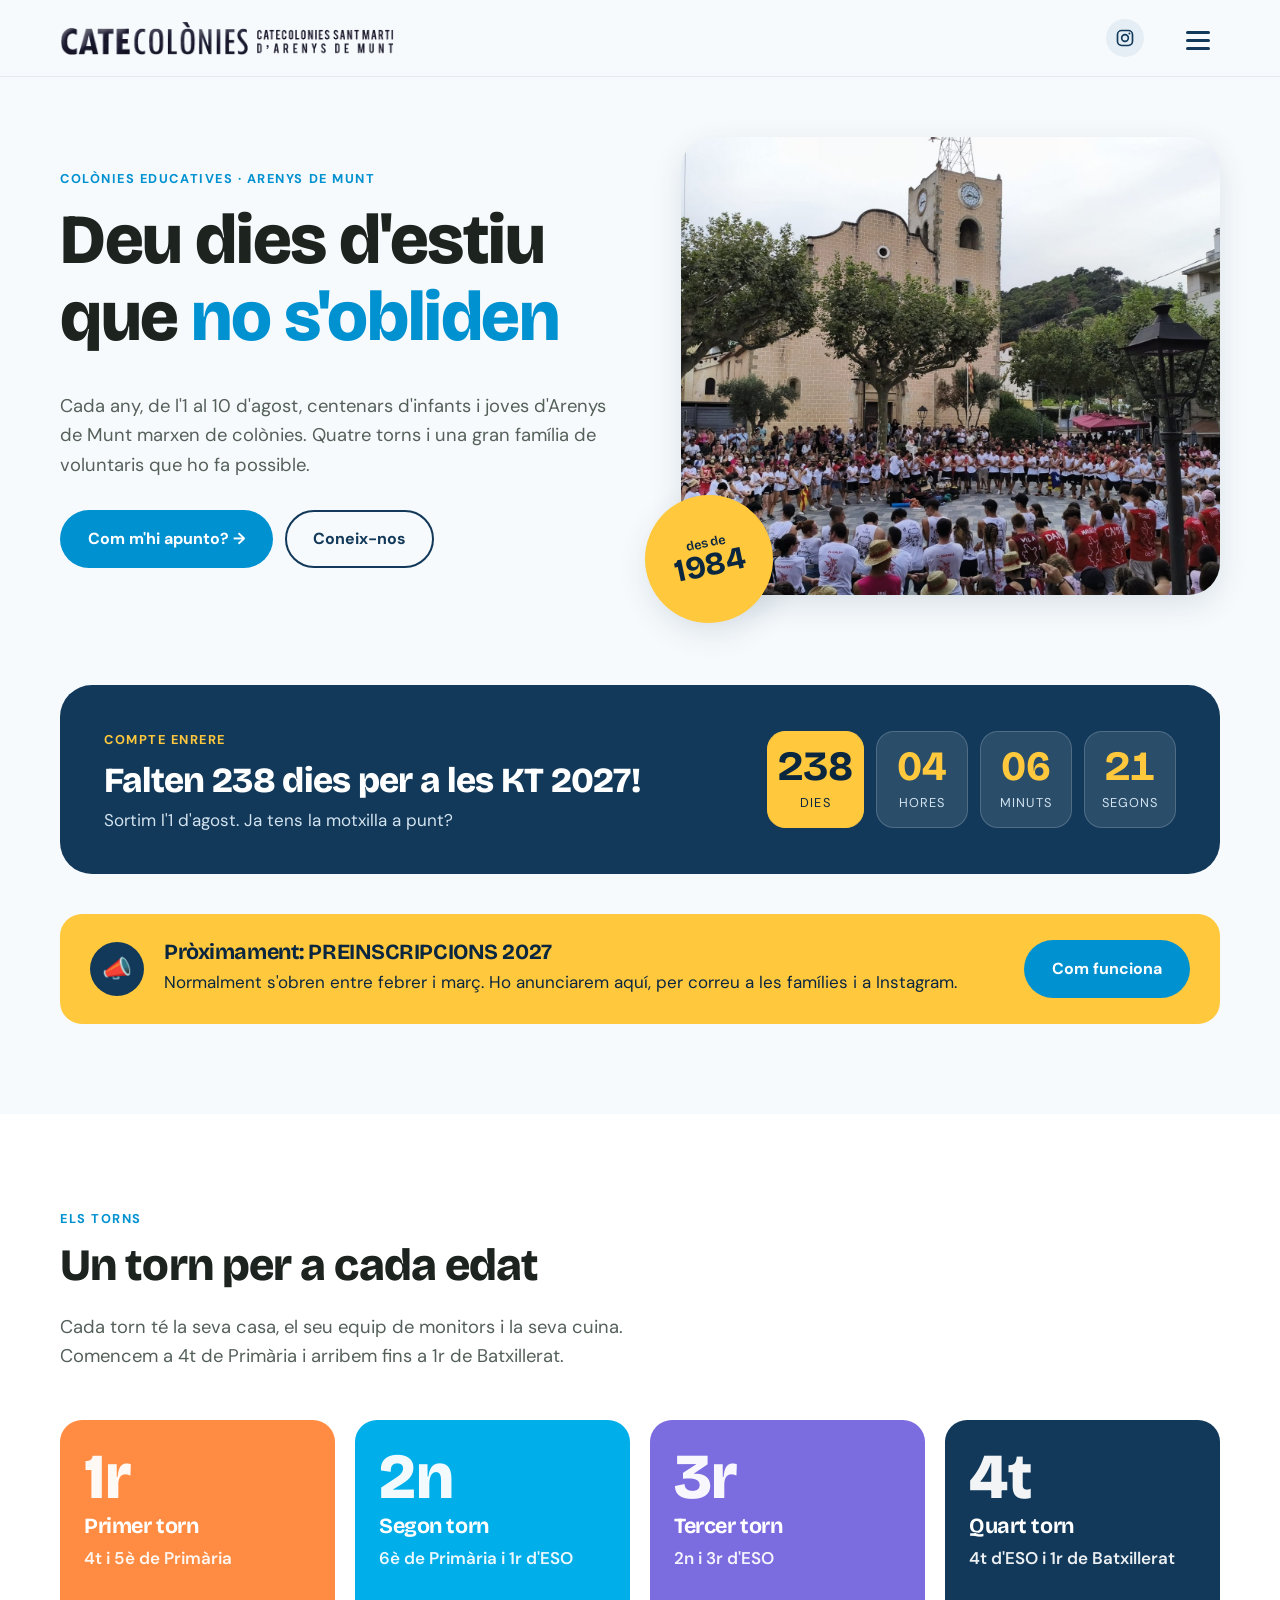
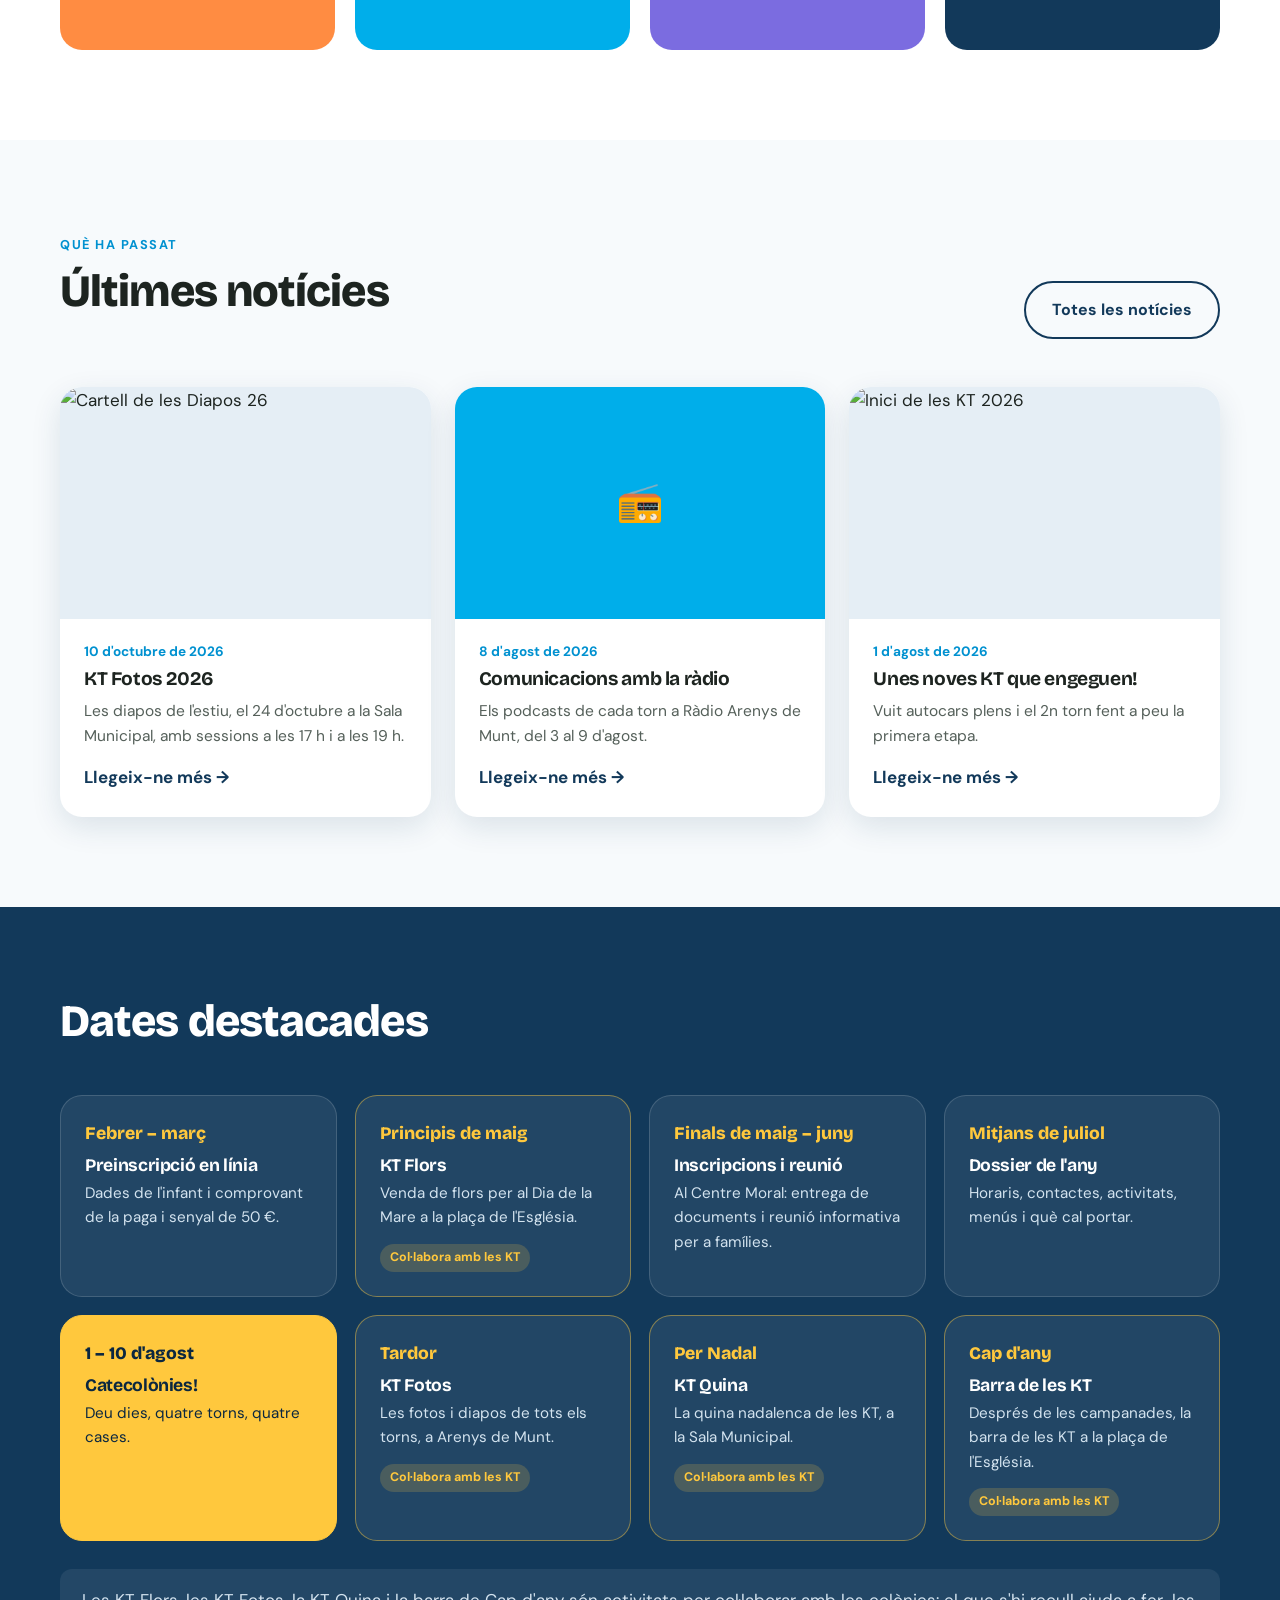
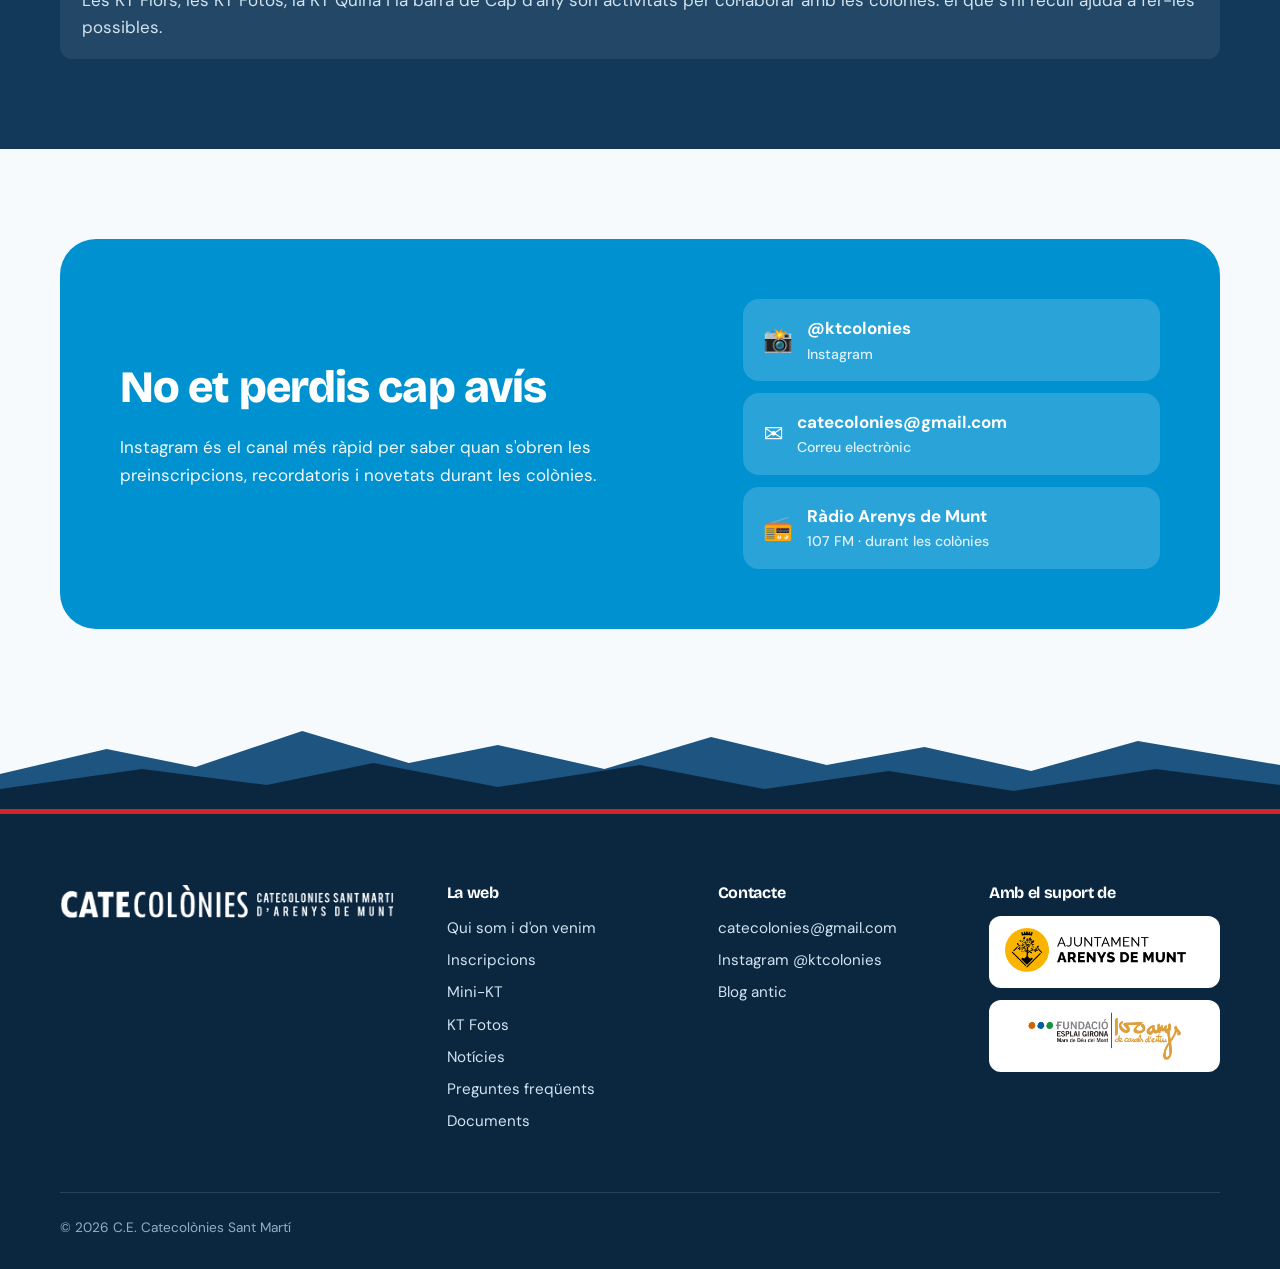
==== index.html @ c62d567a "Primera versió de la web de les Catecolònies Co-Authored-By: Claude Opus 5.5 <noreply@anthropic.com>" ====
<!DOCTYPE html>
<html lang="ca">
<head>
  <meta charset="UTF-8">
  <meta name="viewport" content="width=device-width, initial-scale=1.0">
  <title>Catecolònies Sant Martí · Arenys de Munt</title>
  <meta name="description" content="Colònies educatives d'Arenys de Munt des de 1984. De l'1 al 10 d'agost, quatre torns i una gran família de voluntaris.">
  <link rel="preconnect" href="https://fonts.googleapis.com">
  <link rel="preconnect" href="https://fonts.gstatic.com" crossorigin>
  <link href="https://fonts.googleapis.com/css2?family=Bricolage+Grotesque:opsz,wght@12..96,600;12..96,800&family=DM+Sans:wght@400;500;700&display=swap" rel="stylesheet">
  <link rel="stylesheet" href="css/estil.css">
</head>
<body>

  <!-- ===== CAPÇALERA (igual a totes les pàgines) ===== -->
  <header class="capcalera">
    <div class="contenidor">
      <a href="index.html" class="logo" aria-label="Catecolònies Sant Martí d'Arenys de Munt – Inici">
        <img class="logo__img" src="img/logo.png" alt="Catecolònies Sant Martí d'Arenys de Munt">
      </a>
      <a class="insta" href="https://www.instagram.com/ktcolonies/" target="_blank" rel="noopener" aria-label="Instagram de les Catecolònies (@ktcolonies)">
        <svg viewBox="0 0 24 24" width="20" height="20" aria-hidden="true"><rect x="3" y="3" width="18" height="18" rx="5" fill="none" stroke="currentColor" stroke-width="2"/><circle cx="12" cy="12" r="4" fill="none" stroke="currentColor" stroke-width="2"/><circle cx="17.3" cy="6.7" r="1.2" fill="currentColor"/></svg>
      </a>
      <button class="boto-menu" aria-label="Obrir el menú" aria-expanded="false"><span></span><span></span><span></span></button>
      <nav class="menu">
        <a href="index.html" class="actiu">Inici</a>
        <a href="qui-som.html">Qui som i d'on venim</a>
        <a href="inscripcions.html">Inscripcions</a>
        <a href="minikt.html">Mini-KT</a>
        <a href="kt-fotos.html">KT Fotos</a>
        <a href="noticies.html">Notícies</a>
        <a href="faq.html">FAQ</a>
        <a href="documents.html">Documents</a>
      </nav>
    </div>
  </header>

  <main>
    <!-- ===== PORTADA ===== -->
    <section class="hero">
      <div class="contenidor">
        <div>
          <span class="etiqueta">Colònies educatives · Arenys de Munt</span>
          <h1>Deu dies d'estiu que <span>no s'obliden</span></h1>
          <p class="intro">Cada any, de l'1 al 10 d'agost, centenars d'infants i joves d'Arenys de Munt marxen de colònies. Quatre torns i una gran família de voluntaris que ho fa possible.</p>
          <div class="hero__botons">
            <a href="inscripcions.html" class="boto boto--principal">Com m'hi apunto? →</a>
            <a href="qui-som.html" class="boto boto--contorn">Coneix-nos</a>
          </div>
        </div>
        <div class="hero__imatge">
          <!-- Foto d'Instagram (@ktcolonies, 20/10/2026) -->
          <img src="img/kt-placa-esglesia.jpg" alt="Les Catecolònies a la plaça de l'Església d'Arenys de Munt">
          <div class="adhesiu"><div><small>des de</small><b>1984</b></div></div>
        </div>
      </div>
    </section>

    <!-- ===== XIFRES + AVÍS ===== -->
    <section class="seccio" style="padding-top: 0;">
      <div class="contenidor">
        <!-- Compte enrere: es calcula sol a js/main.js -->
        <div class="compte" data-compte>
          <div>
            <span class="etiqueta">Compte enrere</span>
            <h2 data-compte-titol>Falten pocs dies per a les KT!</h2>
            <p data-compte-text>Sortim l'1 d'agost. Ja tens la motxilla a punt?</p>
          </div>
          <div class="compte__caselles">
            <div class="casella casella--dies"><b data-dies>–</b><span>dies</span></div>
            <div class="casella"><b data-hores>–</b><span>hores</span></div>
            <div class="casella"><b data-minuts>–</b><span>minuts</span></div>
            <div class="casella"><b data-segons>–</b><span>segons</span></div>
          </div>
        </div>

        <div class="avis">
          <div class="avis__icona">📣</div>
          <div>
            <h3>Pròximament: PREINSCRIPCIONS 2027</h3>
            <p>Normalment s'obren entre febrer i març. Ho anunciarem aquí, per correu a les famílies i a Instagram.</p>
          </div>
          <a href="inscripcions.html" class="boto boto--principal">Com funciona</a>
        </div>
      </div>
    </section>

    <!-- ===== TORNS ===== -->
    <section class="seccio seccio--blanca" id="torns">
      <div class="contenidor">
        <div class="capcalera-seccio">
          <span class="etiqueta">Els torns</span>
          <h2>Un torn per a cada edat</h2>
          <p class="intro">Cada torn té la seva casa, el seu equip de monitors i la seva cuina. Comencem a 4t de Primària i arribem fins a 1r de Batxillerat.</p>
        </div>

        <div class="torns">
          <article class="torn">
            <div class="torn__num">1r</div>
            <h3>Primer torn</h3>
            <p>4t i 5è de Primària</p>
          </article>
          <article class="torn">
            <div class="torn__num">2n</div>
            <h3>Segon torn</h3>
            <p>6è de Primària i 1r d'ESO</p>
          </article>
          <article class="torn">
            <div class="torn__num">3r</div>
            <h3>Tercer torn</h3>
            <p>2n i 3r d'ESO</p>
          </article>
          <article class="torn">
            <div class="torn__num">4t</div>
            <h3>Quart torn</h3>
            <p>4t d'ESO i 1r de Batxillerat</p>
          </article>
        </div>
      </div>
    </section>

    <!-- ===== NOTÍCIES ===== -->
    <section class="seccio">
      <div class="contenidor">
        <div class="capcalera-seccio" style="display:flex; justify-content:space-between; align-items:flex-end; flex-wrap:wrap; gap:20px;">
          <div>
            <span class="etiqueta">Què ha passat</span>
            <h2>Últimes notícies</h2>
          </div>
          <a href="noticies.html" class="boto boto--contorn">Totes les notícies</a>
        </div>
        <div class="graella-3">
          <article class="targeta">
            <img class="targeta__imatge" src="https://blogger.googleusercontent.com/img/b/R29vZ2xl/AVvXsEifReGPxGMSXN21Ri8WCr51BBtRMZh9ynou29gDkE1t4rNM8WxUZqPMhoAOmpgd_PN6tLnr5Er6khYft8WA3H486GsFmDZTrK8q7XnQXIhOuCxSQYGaQgxAiyiZ8MYBylTvlvvAIYAfRxTmbbmDxzxTVd2E7KYsQ4u7P0z_ed7T1_JODYF6VbXuO_iZ65-P/w600/CARTELL%20DIAPOS%2026.jpg" alt="Cartell de les Diapos 26">
            <div class="targeta__cos">
              <div class="targeta__data">10 d'octubre de 2026</div>
              <h3>KT Fotos 2026</h3>
              <p>Les diapos de l'estiu, el 24 d'octubre a la Sala Municipal, amb sessions a les 17 h i a les 19 h.</p>
              <a href="noticies.html#kt-fotos" class="targeta__enllac">Llegeix-ne més →</a>
            </div>
          </article>
          <article class="targeta">
            <div class="targeta__imatge targeta__imatge--color" style="background: var(--blau);">📻</div>
            <div class="targeta__cos">
              <div class="targeta__data">8 d'agost de 2026</div>
              <h3>Comunicacions amb la ràdio</h3>
              <p>Els podcasts de cada torn a Ràdio Arenys de Munt, del 3 al 9 d'agost.</p>
              <a href="noticies.html#radio" class="targeta__enllac">Llegeix-ne més →</a>
            </div>
          </article>
          <article class="targeta">
            <img class="targeta__imatge" src="https://blogger.googleusercontent.com/img/a/AVvXsEiOxD6n5hS6pFUnAA_TYbFOUG0EFb5EqQKoYk5ZI8G_ov4xulKBetSCPbm_elPZTv_ZHPaOPJ-206-9MjsCUk2zfDZutUapQBFYCrduYZdz1prgUWoyURhtz_-9Cs4zalu9JsjYsCo35cr1MKS_d_s8NQHAsSc5aNx0jB6SgXh-tFjiC-lBCKdhy37R_nJM=w600" alt="Inici de les KT 2026">
            <div class="targeta__cos">
              <div class="targeta__data">1 d'agost de 2026</div>
              <h3>Unes noves KT que engeguen!</h3>
              <p>Vuit autocars plens i el 2n torn fent a peu la primera etapa.</p>
              <a href="noticies.html#sortida" class="targeta__enllac">Llegeix-ne més →</a>
            </div>
          </article>
        </div>
      </div>
    </section>

    <!-- ===== CALENDARI DE L'ANY ===== -->
    <section class="seccio seccio--fosca">
      <div class="contenidor">
        <div class="capcalera-seccio">
          <h2>Dates destacades</h2>
        </div>
        <div class="calendari">
          <div class="mes">
            <div class="mes__quan">Febrer – març</div>
            <h3>Preinscripció en línia</h3>
            <p>Dades de l'infant i comprovant de la paga i senyal de 50 €.</p>
          </div>
          <div class="mes mes--collabora">
            <div class="mes__quan">Principis de maig</div>
            <h3>KT Flors</h3>
            <p>Venda de flors per al Dia de la Mare a la plaça de l'Església.</p>
            <span class="mes__xip">Col·labora amb les KT</span>
          </div>
          <div class="mes">
            <div class="mes__quan">Finals de maig – juny</div>
            <h3>Inscripcions i reunió</h3>
            <p>Al Centre Moral: entrega de documents i reunió informativa per a famílies.</p>
          </div>
          <div class="mes">
            <div class="mes__quan">Mitjans de juliol</div>
            <h3>Dossier de l'any</h3>
            <p>Horaris, contactes, activitats, menús i què cal portar.</p>
          </div>
          <div class="mes mes--destacat">
            <div class="mes__quan">1 – 10 d'agost</div>
            <h3>Catecolònies!</h3>
            <p>Deu dies, quatre torns, quatre cases.</p>
          </div>
          <div class="mes mes--collabora">
            <div class="mes__quan">Tardor</div>
            <h3>KT Fotos</h3>
            <p>Les fotos i diapos de tots els torns, a Arenys de Munt.</p>
            <span class="mes__xip">Col·labora amb les KT</span>
          </div>
          <div class="mes mes--collabora">
            <div class="mes__quan">Per Nadal</div>
            <h3>KT Quina</h3>
            <p>La quina nadalenca de les KT, a la Sala Municipal.</p>
            <span class="mes__xip">Col·labora amb les KT</span>
          </div>
          <div class="mes mes--collabora">
            <div class="mes__quan">Cap d'any</div>
            <h3>Barra de les KT</h3>
            <p>Després de les campanades, la barra de les KT a la plaça de l'Església.</p>
            <span class="mes__xip">Col·labora amb les KT</span>
          </div>
        </div>
        <p class="calendari__nota">Les KT Flors, les KT Fotos, la KT Quina i la barra de Cap d'any són activitats per col·laborar amb les colònies: el que s'hi recull ajuda a fer-les possibles.</p>
      </div>
    </section>

    <!-- ===== SEGUEIX-NOS ===== -->
    <section class="seccio">
      <div class="contenidor">
        <div class="segueix">
          <div>
            <h2>No et perdis cap avís</h2>
            <p>Instagram és el canal més ràpid per saber quan s'obren les preinscripcions, recordatoris i novetats durant les colònies.</p>
          </div>
          <div class="segueix__canals">
            <a class="canal" href="https://www.instagram.com/ktcolonies/" target="_blank" rel="noopener"><span class="canal__icona">📸</span><span>@ktcolonies<small>Instagram</small></span></a>
            <a class="canal" href="mailto:catecolonies@gmail.com"><span class="canal__icona">✉️</span><span>catecolonies@gmail.com<small>Correu electrònic</small></span></a>
            <a class="canal" href="https://www.radioarenysmunt.cat" target="_blank" rel="noopener"><span class="canal__icona">📻</span><span>Ràdio Arenys de Munt<small>107 FM · durant les colònies</small></span></a>
          </div>
        </div>
      </div>
    </section>
  </main>

  <!-- ===== PEU DE PÀGINA (igual a totes les pàgines) ===== -->
  <!-- Silueta de les serres del Corredor i Montalt -->
  <svg class="serralada" viewBox="0 0 1440 90" preserveAspectRatio="none" aria-hidden="true">
    <path fill="#1d5480" d="M0 90 L0 55 L120 30 L220 48 L340 12 L460 44 L560 26 L680 50 L800 18 L930 46 L1040 28 L1160 52 L1280 22 L1440 46 L1440 90 Z"/>
    <path fill="#0b2740" d="M0 90 L0 70 L160 50 L300 66 L420 44 L560 68 L720 46 L860 70 L1000 52 L1140 72 L1300 50 L1440 66 L1440 90 Z"/>
  </svg>
  <footer class="peu">
    <div class="contenidor">
      <div class="peu__graella">
        <div>
          <a href="index.html" class="logo" aria-label="Catecolònies – Inici">
            <img class="logo__img" src="img/logo-blanc.png" alt="Catecolònies Sant Martí d'Arenys de Munt">
          </a>
        </div>
        <div>
          <h4>La web</h4>
          <ul>
            <li><a href="qui-som.html">Qui som i d'on venim</a></li>
            <li><a href="inscripcions.html">Inscripcions</a></li>
            <li><a href="minikt.html">Mini-KT</a></li>
            <li><a href="kt-fotos.html">KT Fotos</a></li>
            <li><a href="noticies.html">Notícies</a></li>
            <li><a href="faq.html">Preguntes freqüents</a></li>
            <li><a href="documents.html">Documents</a></li>
          </ul>
        </div>
        <div>
          <h4>Contacte</h4>
          <ul>
            <li><a href="mailto:catecolonies@gmail.com">catecolonies@gmail.com</a></li>
            <li><a href="https://www.instagram.com/ktcolonies/" target="_blank" rel="noopener">Instagram @ktcolonies</a></li>
            <li><a href="https://catecolonies.blogspot.com/" target="_blank" rel="noopener">Blog antic</a></li>
          </ul>
        </div>
        <div>
          <h4>Amb el suport de</h4>
          <div class="suport">
            <a class="suport__logo" href="https://www.arenysdemunt.cat" target="_blank" rel="noopener"><img src="img/logo-ajuntament-arenys.png" alt="Ajuntament d'Arenys de Munt"></a>
            <span class="suport__logo"><img src="img/logo-fundacio-esplai-girona.png" alt="Fundació Esplai Girona – Mare de Déu del Mont"></span>
          </div>
        </div>
      </div>
      <div class="peu__final">
        <span>© <span data-any-actual></span> C.E. Catecolònies Sant Martí</span>
      </div>
    </div>
  </footer>

  <script src="js/main.js"></script>
</body>
</html>
---- css/estil.css ----
/* =========================================================
   Catecolònies Sant Martí · Arenys de Munt
   Full d'estils principal
   ========================================================= */

/* ---------- 1. Variables (canvia aquí els colors de tota la web) ---------- */
:root {
  --mari: #12395a;        /* blau marí: color principal */
  --mari-fosc: #0b2740;
  --groc: #ffc83d;        /* groc sol */
  --accent: #0091d0;      /* blau cel: botons i accents */
  --taronja: #ff8c42;
  --blau: #00aeea;        /* blau cel clar */
  --lila: #7b6ce0;
  --crema: #f7fafc;       /* fons general */
  --crema-2: #e5eef5;
  --text: #1d2420;
  --text-suau: #55605a;
  --blanc: #ffffff;

  --radi: 22px;
  --radi-petit: 12px;
  --ombra: 0 10px 30px rgba(18, 57, 90, 0.12);
  --ample: 1160px;

  --font-titols: "Bricolage Grotesque", system-ui, sans-serif;
  --font-text: "DM Sans", system-ui, sans-serif;
}

/* ---------- 2. Base ---------- */
*, *::before, *::after { box-sizing: border-box; }
html { scroll-behavior: smooth; }
body {
  margin: 0;
  font-family: var(--font-text);
  font-size: 17px;
  line-height: 1.6;
  color: var(--text);
  background: var(--crema);
}
img { max-width: 100%; display: block; }
a { color: var(--mari); }
h1, h2, h3, h4 {
  font-family: var(--font-titols);
  line-height: 1.1;
  margin: 0 0 0.5em;
  letter-spacing: -0.02em;
}
h1 { font-size: clamp(2.4rem, 6vw, 4.4rem); font-weight: 800; }
h2 { font-size: clamp(1.9rem, 4vw, 2.8rem); font-weight: 800; }
h3 { font-size: 1.35rem; font-weight: 700; }
p { margin: 0 0 1em; }

.contenidor { width: min(100% - 40px, var(--ample)); margin-inline: auto; }
.seccio { padding: 90px 0; }
.seccio--blanca { background: var(--blanc); }
.seccio--fosca { background: var(--mari); color: var(--crema); }
.seccio--fosca h2, .seccio--fosca h3 { color: var(--blanc); }

.etiqueta {
  display: inline-block;
  font-weight: 700;
  font-size: 0.8rem;
  letter-spacing: 0.12em;
  text-transform: uppercase;
  color: var(--accent);
  margin-bottom: 12px;
}
.intro { font-size: 1.15rem; color: var(--text-suau); max-width: 640px; }
.seccio--fosca .intro { color: #d3e3ef; }
.capcalera-seccio { margin-bottom: 48px; }
.capcalera-seccio--centre { text-align: center; }
.capcalera-seccio--centre .intro { margin-inline: auto; }

/* ---------- 3. Botons ---------- */
.boto {
  display: inline-flex;
  align-items: center;
  gap: 8px;
  padding: 14px 26px;
  border-radius: 999px;
  font-weight: 700;
  text-decoration: none;
  border: 2px solid transparent;
  transition: transform 0.15s ease, background 0.15s ease;
  cursor: pointer;
  font-size: 1rem;
  font-family: inherit;
}
.boto:hover { transform: translateY(-2px); }
.boto--principal { background: var(--accent); color: var(--blanc); }
.boto--principal:hover { background: #0077ad; }
.boto--contorn { border-color: var(--mari); color: var(--mari); background: transparent; }
.boto--contorn:hover { background: var(--mari); color: var(--blanc); }
.boto--groc { background: var(--groc); color: var(--mari-fosc); }

/* ---------- 4. Capçalera / menú ---------- */
.capcalera {
  position: sticky;
  top: 0;
  z-index: 50;
  background: rgba(247, 250, 252, 0.92);
  backdrop-filter: blur(10px);
  border-bottom: 1px solid rgba(18, 57, 90, 0.08);
}
.capcalera .contenidor {
  display: flex;
  align-items: center;
  justify-content: space-between;
  height: 76px;
}
.logo {
  display: flex;
  align-items: center;
  gap: 12px;
  text-decoration: none;
  color: var(--mari);
}
.logo__insignia {
  width: 46px; height: 46px;
  border-radius: 14px;
  background: var(--mari);
  color: var(--groc);
  display: grid;
  place-items: center;
  font-family: var(--font-titols);
  font-weight: 800;
  font-size: 1.25rem;
  transform: rotate(-6deg);
}
.logo__text { line-height: 1.05; }
.logo__text strong { display: block; font-family: var(--font-titols); font-size: 1.2rem; }
.logo__text span { font-size: 0.8rem; color: var(--text-suau); }

.menu { display: flex; align-items: center; gap: 6px; }
.menu a {
  text-decoration: none;
  color: var(--text);
  font-weight: 600;
  padding: 8px 14px;
  border-radius: 999px;
  font-size: 0.97rem;
}
.menu a:hover { background: var(--crema-2); }
.menu a.actiu { background: var(--mari); color: var(--blanc); }
.menu .boto { margin-left: 8px; padding: 10px 20px; color: var(--blanc); }

.boto-menu {
  display: none;
  background: none;
  border: 0;
  width: 44px; height: 44px;
  cursor: pointer;
  padding: 10px;
}
.boto-menu span {
  display: block; height: 3px; background: var(--mari);
  border-radius: 3px; margin: 5px 0;
}

/* ---------- 5. Portada (hero) ---------- */
.hero { padding: 60px 0 90px; position: relative; overflow: hidden; }
.hero .contenidor {
  display: grid;
  grid-template-columns: 1.05fr 1fr;
  gap: 56px;
  align-items: center;
}
.hero h1 span { color: var(--accent); }
.hero .intro { margin-bottom: 30px; }
.hero__botons { display: flex; flex-wrap: wrap; gap: 12px; }
.hero__imatge { position: relative; }
.hero__imatge img {
  width: 100%;
  aspect-ratio: 4 / 3.4;
  object-fit: cover;
  border-radius: 32px;
  box-shadow: var(--ombra);
  background: var(--mari);
}
.adhesiu {
  position: absolute;
  background: var(--groc);
  color: var(--mari-fosc);
  font-family: var(--font-titols);
  font-weight: 800;
  border-radius: 50%;
  width: 128px; height: 128px;
  display: grid;
  place-items: center;
  text-align: center;
  line-height: 1;
  transform: rotate(-12deg);
  box-shadow: var(--ombra);
}
.adhesiu small { display: block; font-size: 0.8rem; font-weight: 600; }
.adhesiu b { font-size: 2rem; }
.hero .adhesiu { left: -36px; bottom: -28px; }
.hero__etiqueta-foto {
  position: absolute;
  left: 18px; top: 18px;
  background: var(--blanc);
  padding: 8px 16px;
  border-radius: 999px;
  font-weight: 700;
  font-size: 0.85rem;
  box-shadow: var(--ombra);
}

/* ---------- 6. Xifres ---------- */
.xifres {
  display: grid;
  grid-template-columns: repeat(4, 1fr);
  gap: 18px;
}
.xifra {
  background: var(--blanc);
  border-radius: var(--radi);
  padding: 26px;
  box-shadow: var(--ombra);
}
.xifra b {
  display: block;
  font-family: var(--font-titols);
  font-size: 2.6rem;
  color: var(--mari);
  line-height: 1;
  margin-bottom: 6px;
}
.xifra span { color: var(--text-suau); font-size: 0.95rem; }

/* ---------- 7. Avís ---------- */
.avis {
  display: flex;
  gap: 20px;
  align-items: center;
  background: var(--groc);
  border-radius: var(--radi);
  padding: 26px 30px;
  margin-top: 40px;
}
.avis__icona {
  flex: none;
  width: 54px; height: 54px;
  border-radius: 50%;
  background: var(--mari);
  color: var(--groc);
  display: grid; place-items: center;
  font-size: 1.5rem;
}
.avis h3 { margin-bottom: 4px; color: var(--mari-fosc); }
.avis p { margin: 0; color: var(--mari-fosc); }
.avis .boto { margin-left: auto; flex: none; }

/* ---------- 8. Torns ---------- */
.commutador {
  display: inline-flex;
  background: var(--crema-2);
  border-radius: 999px;
  padding: 5px;
  margin-bottom: 30px;
}
.commutador button {
  border: 0;
  background: transparent;
  padding: 10px 20px;
  border-radius: 999px;
  font: inherit;
  font-weight: 700;
  color: var(--text-suau);
  cursor: pointer;
}
.commutador button.actiu { background: var(--mari); color: var(--blanc); }

.torns {
  display: grid;
  grid-template-columns: repeat(4, 1fr);
  gap: 20px;
}
.torn {
  border-radius: var(--radi);
  padding: 28px 24px 30px;
  color: var(--blanc);
  position: relative;
  min-height: 230px;
  display: flex;
  flex-direction: column;
}
.torn:nth-child(1) { background: var(--taronja); }
.torn:nth-child(2) { background: var(--blau); }
.torn:nth-child(3) { background: var(--lila); }
.torn:nth-child(4) { background: var(--mari); }
.torn__num {
  font-family: var(--font-titols);
  font-size: 4rem;
  font-weight: 800;
  line-height: 0.9;
  opacity: 0.95;
}
.torn h3 { margin: 10px 0 6px; color: var(--blanc); }
.torn p { margin: 0; opacity: 0.92; font-weight: 600; }
.torn__peu { margin-top: auto; padding-top: 18px; font-size: 0.85rem; opacity: 0.85; }
.nota { font-size: 0.92rem; color: var(--text-suau); margin-top: 22px; }

/* ---------- 9. Targetes de notícies ---------- */
.graella-3 {
  display: grid;
  grid-template-columns: repeat(3, 1fr);
  gap: 24px;
}
.targeta {
  background: var(--blanc);
  border-radius: var(--radi);
  overflow: hidden;
  box-shadow: var(--ombra);
  display: flex;
  flex-direction: column;
  transition: transform 0.2s ease;
}
.targeta:hover { transform: translateY(-4px); }
.targeta__imatge {
  aspect-ratio: 16 / 10;
  object-fit: cover;
  width: 100%;
  background: var(--crema-2);
}
.targeta__imatge--color {
  display: grid; place-items: center;
  font-family: var(--font-titols);
  font-size: 2.4rem;
  font-weight: 800;
  color: var(--blanc);
}
.targeta__cos { padding: 22px 24px 26px; display: flex; flex-direction: column; flex: 1; }
.targeta__data { font-size: 0.85rem; font-weight: 700; color: var(--accent); margin-bottom: 6px; }
.targeta h3 { font-size: 1.2rem; }
.targeta p { color: var(--text-suau); font-size: 0.97rem; }
.targeta__enllac { margin-top: auto; font-weight: 700; text-decoration: none; }
.xip {
  display: inline-block;
  font-size: 0.75rem;
  font-weight: 700;
  padding: 4px 10px;
  border-radius: 999px;
  background: var(--crema-2);
  color: var(--mari);
  margin: 0 6px 10px 0;
}

/* ---------- 10. Calendari / línia de temps ---------- */
.calendari {
  display: grid;
  grid-template-columns: repeat(4, 1fr);
  gap: 18px;
}
.mes {
  background: rgba(255, 255, 255, 0.07);
  border: 1px solid rgba(255, 255, 255, 0.15);
  border-radius: var(--radi);
  padding: 24px;
}
.mes__quan {
  font-family: var(--font-titols);
  font-weight: 800;
  color: var(--groc);
  font-size: 1.1rem;
  margin-bottom: 8px;
}
.mes h3 { font-size: 1.1rem; margin-bottom: 6px; }
.mes p { margin: 0; font-size: 0.95rem; color: #d3e3ef; }
.mes--destacat { background: var(--groc); border-color: var(--groc); }
.mes--destacat .mes__quan, .mes--destacat h3, .mes--destacat p { color: var(--mari-fosc); }

/* ---------- 11. Dues columnes ---------- */
.dues-col {
  display: grid;
  grid-template-columns: 1fr 1fr;
  gap: 60px;
  align-items: center;
}
.llista-check { list-style: none; padding: 0; margin: 0 0 28px; }
.llista-check li {
  padding-left: 34px;
  position: relative;
  margin-bottom: 12px;
}
.llista-check li::before {
  content: "✓";
  position: absolute; left: 0; top: 1px;
  width: 22px; height: 22px;
  border-radius: 50%;
  background: var(--groc);
  color: var(--mari-fosc);
  font-size: 0.8rem;
  font-weight: 800;
  display: grid; place-items: center;
}
.imatge-arrodonida { border-radius: 32px; box-shadow: var(--ombra); width: 100%; object-fit: cover; }

/* ---------- 12. Capçalera de pàgines interiors ---------- */
.cap-pagina {
  background: var(--mari);
  color: var(--crema);
  padding: 70px 0 80px;
  position: relative;
  overflow: hidden;
}
.cap-pagina h1 { color: var(--blanc); font-size: clamp(2.2rem, 5vw, 3.6rem); }
.cap-pagina .intro { color: #d3e3ef; }
.cap-pagina::after {
  content: "";
  position: absolute;
  right: -80px; top: -80px;
  width: 320px; height: 320px;
  border-radius: 50%;
  background: var(--groc);
  opacity: 0.9;
}
.cap-pagina .contenidor { position: relative; z-index: 1; }
.molla { font-size: 0.9rem; margin-bottom: 14px; }
.molla a { color: var(--groc); }

/* ---------- 13. Línia de temps (Història) ---------- */
.linia-temps { position: relative; padding-left: 40px; }
.linia-temps::before {
  content: "";
  position: absolute; left: 11px; top: 6px; bottom: 6px;
  width: 3px; background: var(--crema-2); border-radius: 3px;
}
.fita { position: relative; margin-bottom: 34px; }
.fita::before {
  content: "";
  position: absolute; left: -37px; top: 6px;
  width: 18px; height: 18px; border-radius: 50%;
  background: var(--accent);
  border: 4px solid var(--crema);
}
.fita__any {
  font-family: var(--font-titols);
  font-weight: 800;
  font-size: 1.7rem;
  color: var(--mari);
  line-height: 1;
  margin-bottom: 6px;
}
.fita p { color: var(--text-suau); margin: 0; }

/* ---------- 14. Passos (inscripcions) ---------- */
.passos { display: grid; grid-template-columns: repeat(4, 1fr); gap: 20px; counter-reset: pas; }
.pas {
  background: var(--blanc);
  border-radius: var(--radi);
  padding: 28px 24px;
  box-shadow: var(--ombra);
  position: relative;
}
.pas::before {
  counter-increment: pas;
  content: counter(pas);
  display: grid; place-items: center;
  width: 44px; height: 44px;
  border-radius: 14px;
  background: var(--accent);
  color: var(--blanc);
  font-family: var(--font-titols);
  font-weight: 800;
  font-size: 1.3rem;
  margin-bottom: 16px;
}
.pas h3 { font-size: 1.15rem; }
.pas p { margin: 0; color: var(--text-suau); font-size: 0.97rem; }

.preus { display: grid; grid-template-columns: repeat(3, 1fr); gap: 20px; }
.preu {
  border-radius: var(--radi);
  padding: 30px 26px;
  background: var(--blanc);
  border: 2px solid var(--crema-2);
}
.preu--destacat { background: var(--mari); color: var(--blanc); border-color: var(--mari); }
.preu--destacat h3, .preu--destacat .preu__xifra { color: var(--groc); }
.preu__xifra {
  font-family: var(--font-titols);
  font-size: 3rem;
  font-weight: 800;
  color: var(--mari);
  line-height: 1;
  margin: 8px 0 12px;
}
.preu p { margin: 0; font-size: 0.97rem; }

.caixa {
  background: var(--blanc);
  border-radius: var(--radi);
  padding: 32px;
  box-shadow: var(--ombra);
}
.caixa--groga { background: var(--groc); box-shadow: none; }
.caixa ul { margin: 0; padding-left: 20px; }
.caixa li { margin-bottom: 8px; }
.codi {
  font-family: ui-monospace, monospace;
  background: var(--crema-2);
  padding: 3px 8px;
  border-radius: 6px;
  font-size: 0.95em;
  white-space: nowrap;
}

/* ---------- 15. FAQ (acordió) ---------- */
.faq-filtres { display: flex; flex-wrap: wrap; gap: 8px; margin-bottom: 30px; }
.faq-filtres button {
  border: 2px solid var(--crema-2);
  background: var(--blanc);
  border-radius: 999px;
  padding: 8px 18px;
  font: inherit;
  font-weight: 700;
  cursor: pointer;
  color: var(--text);
}
.faq-filtres button.actiu { background: var(--mari); border-color: var(--mari); color: var(--blanc); }
.cercador {
  width: 100%;
  padding: 16px 22px;
  border-radius: 999px;
  border: 2px solid var(--crema-2);
  font: inherit;
  margin-bottom: 18px;
  background: var(--blanc);
}
.cercador:focus { outline: none; border-color: var(--mari); }
.faq details {
  background: var(--blanc);
  border-radius: var(--radi-petit);
  margin-bottom: 12px;
  box-shadow: 0 2px 10px rgba(18, 57, 90, 0.06);
}
.faq summary {
  cursor: pointer;
  list-style: none;
  padding: 20px 60px 20px 24px;
  font-weight: 700;
  font-size: 1.05rem;
  position: relative;
}
.faq summary::-webkit-details-marker { display: none; }
.faq summary::after {
  content: "+";
  position: absolute; right: 20px; top: 50%;
  transform: translateY(-50%);
  width: 30px; height: 30px; border-radius: 50%;
  background: var(--crema-2);
  display: grid; place-items: center;
  font-size: 1.3rem;
  color: var(--mari);
}
.faq details[open] summary::after { content: "–"; background: var(--groc); }
.faq details > div { padding: 0 24px 22px; color: var(--text-suau); }
.faq details > div p:last-child { margin: 0; }

/* ---------- 16. Documents ---------- */
.docs { display: grid; grid-template-columns: repeat(auto-fill, minmax(170px, 1fr)); gap: 14px; }
.doc {
  display: flex;
  flex-direction: column;
  gap: 4px;
  text-decoration: none;
  background: var(--blanc);
  border-radius: var(--radi-petit);
  padding: 20px;
  color: var(--text);
  border: 2px solid transparent;
  transition: border-color 0.15s ease;
}
.doc:hover { border-color: var(--accent); }
.doc b { font-family: var(--font-titols); font-size: 1.6rem; color: var(--mari); }
.doc span { font-size: 0.88rem; color: var(--text-suau); }
.doc--nou { background: var(--groc); }

/* ---------- 17. Bloc de seguiment (Instagram) ---------- */
.segueix {
  background: var(--accent);
  color: var(--blanc);
  border-radius: 36px;
  padding: 60px;
  display: grid;
  grid-template-columns: 1.4fr 1fr;
  gap: 40px;
  align-items: center;
}
.segueix h2 { color: var(--blanc); }
.segueix p { opacity: 0.95; }
.segueix__canals { display: grid; gap: 12px; }
.canal {
  display: flex; align-items: center; gap: 14px;
  background: rgba(255, 255, 255, 0.16);
  border-radius: 16px;
  padding: 16px 20px;
  color: var(--blanc);
  text-decoration: none;
  font-weight: 700;
}
.canal:hover { background: rgba(255, 255, 255, 0.26); }
.canal small { display: block; font-weight: 500; opacity: 0.85; }
.canal__icona { font-size: 1.5rem; }

/* ---------- 18. Peu de pàgina ---------- */
.peu {
  background: var(--mari-fosc);
  color: #d3e3ef;
  padding: 70px 0 30px;
  font-size: 0.95rem;
}
.peu a { color: #d3e3ef; text-decoration: none; }
.peu a:hover { color: var(--groc); }
.peu__graella {
  display: grid;
  grid-template-columns: 1.5fr 1fr 1fr 1fr;
  gap: 40px;
  margin-bottom: 50px;
}
.peu h4 { color: var(--blanc); font-size: 1rem; margin-bottom: 14px; }
.peu ul { list-style: none; padding: 0; margin: 0; }
.peu li { margin-bottom: 8px; }
.peu .logo { color: var(--blanc); margin-bottom: 16px; }
.peu .logo__text span { color: #93aec4; }
.peu__final {
  border-top: 1px solid rgba(255, 255, 255, 0.12);
  padding-top: 24px;
  display: flex;
  justify-content: space-between;
  flex-wrap: wrap;
  gap: 10px;
  font-size: 0.85rem;
  color: #93aec4;
}

/* ---------- 19. Responsive (mòbil i tauleta) ---------- */
@media (max-width: 980px) {
  .torns, .calendari, .passos { grid-template-columns: repeat(2, 1fr); }
  .xifres { grid-template-columns: repeat(2, 1fr); }
  .graella-3, .preus { grid-template-columns: 1fr 1fr; }
  .peu__graella { grid-template-columns: 1fr 1fr; }
  .segueix { grid-template-columns: 1fr; padding: 40px; }
}

@media (max-width: 860px) {
  .boto-menu { display: block; }
  .menu {
    position: absolute;
    top: 76px; left: 0; right: 0;
    flex-direction: column;
    align-items: stretch;
    background: var(--crema);
    padding: 16px 20px 24px;
    border-bottom: 1px solid rgba(18, 57, 90, 0.1);
    display: none;
  }
  .menu.obert { display: flex; }
  .menu a { padding: 12px 16px; }
  .menu .boto { margin: 8px 0 0; justify-content: center; }
  .hero .contenidor, .dues-col { grid-template-columns: 1fr; }
  .hero .adhesiu { left: auto; right: 16px; bottom: -36px; width: 104px; height: 104px; }
  .avis { flex-direction: column; align-items: flex-start; }
  .avis .boto { margin-left: 0; }
}

@media (max-width: 600px) {
  body { font-size: 16px; }
  .seccio { padding: 64px 0; }
  .torns, .calendari, .passos, .graella-3, .preus, .xifres { grid-template-columns: 1fr; }
  .peu__graella { grid-template-columns: 1fr; }
  .segueix { padding: 32px 24px; border-radius: 28px; }
}

/* =========================================================
   20. Trets d'Arenys de Munt (vermell i blanc)
   ========================================================= */
:root {
  --vermell: #d0232a;     /* vermell d'Arenys de Munt */
  --vermell-fosc: #a5161c;
  --ratlles: repeating-linear-gradient(135deg, var(--vermell) 0 10px, #fff 10px 20px);
}

/* Franja superior vermella i blanca */
.franja-arenys {
  background: var(--vermell);
  color: #fff;
  font-size: 0.82rem;
  font-weight: 600;
  letter-spacing: 0.04em;
}
.franja-arenys .contenidor {
  display: flex;
  justify-content: space-between;
  align-items: center;
  gap: 12px;
  height: 36px;
}
.franja-arenys a { color: #fff; text-decoration: none; }
.franja-arenys__ratlles {
  width: 64px; height: 14px; border-radius: 4px;
  background: var(--ratlles);
  border: 2px solid #fff;
  flex: none;
}
.franja-arenys__dreta { display: flex; align-items: center; gap: 14px; }
@media (max-width: 600px) { .franja-arenys__amaga { display: none; } }

/* Insígnia del logo amb peu vermell i blanc */
.logo__insignia { position: relative; overflow: hidden; }
.logo__insignia::after {
  content: "";
  position: absolute; left: 0; right: 0; bottom: 0; height: 7px;
  background: var(--ratlles);
  background-size: 14px 14px;
}

/* Adhesiu "Amunt Arenys!" */
.adhesiu--vermell {
  background: var(--vermell);
  color: #fff;
  width: 112px; height: 112px;
  transform: rotate(10deg);
  border: 4px dashed rgba(255, 255, 255, 0.7);
}
.adhesiu--vermell b { font-size: 1.35rem; }
.hero .adhesiu--vermell { left: auto; right: -24px; bottom: auto; top: -30px; }

/* Capçalera de pàgines interiors: cercle de ratlles vermelles i blanques */
.cap-pagina::after { background: var(--ratlles); opacity: 1; }
.cap-pagina::before {
  content: "";
  position: absolute;
  right: 150px; bottom: -60px;
  width: 140px; height: 140px; border-radius: 50%;
  background: var(--groc);
}

/* Secció "Arrelats a Arenys de Munt" */
.arenys {
  background: var(--vermell);
  color: #fff;
  position: relative;
  overflow: hidden;
}
.arenys h2, .arenys h3 { color: #fff; }
.arenys .etiqueta { color: var(--groc); }
.arenys .intro { color: #ffe3e1; }
/* Patró de punta de coixí (les puntaires d'Arenys) */
.arenys::before {
  content: "";
  position: absolute; inset: 0;
  background-image:
    radial-gradient(circle at 50% 50%, transparent 7px, rgba(255,255,255,0.13) 8px, rgba(255,255,255,0.13) 9px, transparent 10px),
    radial-gradient(circle at 0 0, rgba(255,255,255,0.13) 2px, transparent 3px);
  background-size: 34px 34px;
  pointer-events: none;
}
.arenys .contenidor { position: relative; }
.trets { display: grid; grid-template-columns: repeat(4, 1fr); gap: 18px; }
.tret {
  background: #fff;
  color: var(--text);
  border-radius: var(--radi);
  padding: 26px 24px;
}
.tret h3 { color: var(--vermell); font-size: 1.15rem; margin-bottom: 8px; }
.tret p { margin: 0; color: var(--text-suau); font-size: 0.95rem; }
.tret__icona { font-size: 1.8rem; margin-bottom: 10px; }
.lema-sardana {
  margin-top: 40px;
  text-align: center;
  font-family: var(--font-titols);
  font-weight: 800;
  font-size: clamp(1.6rem, 4vw, 2.6rem);
  letter-spacing: -0.01em;
}
.lema-sardana small { display: block; font-family: var(--font-text); font-weight: 500; font-size: 0.95rem; color: #ffe3e1; margin-top: 6px; }

/* Serralada (Corredor i Montalt) sobre el peu de pàgina */
.serralada { display: block; width: 100%; height: 90px; margin-bottom: -1px; }
.peu { border-top: 6px solid var(--vermell); }

@media (max-width: 980px) {
  .trets { grid-template-columns: 1fr 1fr; }
}
@media (max-width: 600px) {
  .trets { grid-template-columns: 1fr; }
  .hero .adhesiu--vermell { right: 10px; top: -24px; width: 92px; height: 92px; }
}

/* =========================================================
   21. Logo (posa el fitxer a img/logo.png)
   ========================================================= */
.logo__insignia img {
  position: absolute; inset: 0;
  width: 100%; height: 100%;
  object-fit: contain;
  background: #fff;
  z-index: 2;
}
.logo__insignia:has(img) { transform: none; background: #fff; }

/* =========================================================
   22. Compte enrere fins a les colònies
   ========================================================= */
.compte {
  background: var(--mari);
  color: #fff;
  border-radius: 32px;
  padding: 40px 44px;
  display: grid;
  grid-template-columns: 1fr auto;
  gap: 30px;
  align-items: center;
  position: relative;
  overflow: hidden;
}
.compte h2 { color: #fff; font-size: clamp(1.6rem, 3vw, 2.2rem); margin-bottom: 6px; }
.compte p { margin: 0; color: #d3e3ef; }
.compte .etiqueta { color: var(--groc); }
.compte__caselles { display: flex; gap: 12px; }
.casella {
  background: rgba(255, 255, 255, 0.1);
  border: 1px solid rgba(255, 255, 255, 0.18);
  border-radius: 18px;
  min-width: 92px;
  padding: 14px 10px 12px;
  text-align: center;
}
.casella b {
  display: block;
  font-family: var(--font-titols);
  font-size: 2.6rem;
  line-height: 1;
  color: var(--groc);
  font-variant-numeric: tabular-nums;
}
.casella span { font-size: 0.8rem; text-transform: uppercase; letter-spacing: 0.08em; color: #d3e3ef; }
.casella--dies { background: var(--groc); border-color: var(--groc); }
.casella--dies b, .casella--dies span { color: var(--mari-fosc); }
@media (max-width: 860px) {
  .compte { grid-template-columns: 1fr; padding: 32px 26px; }
  .compte__caselles { flex-wrap: wrap; }
  .casella { min-width: 72px; flex: 1; }
  .casella b { font-size: 2rem; }
}

/* =========================================================
   23. Fotos del poble
   ========================================================= */
.tret { padding: 0; overflow: hidden; display: flex; flex-direction: column; }
.tret__foto { width: 100%; aspect-ratio: 4 / 3; object-fit: cover; background: #f3c9c9; }
.tret__cos { padding: 20px 22px 24px; }
.galeria {
  display: grid;
  grid-template-columns: 2fr 1fr 1fr;
  gap: 14px;
  margin-top: 40px;
}
.galeria figure { margin: 0; position: relative; border-radius: var(--radi); overflow: hidden; background: #f3c9c9; min-height: 220px; }
.galeria img { width: 100%; height: 100%; object-fit: cover; }
.galeria figcaption {
  position: absolute; left: 12px; bottom: 12px;
  background: rgba(255, 255, 255, 0.92);
  color: var(--text);
  font-size: 0.82rem; font-weight: 700;
  padding: 5px 12px; border-radius: 999px;
}
.credits { font-size: 0.78rem; color: #ffe3e1; margin-top: 18px; }
.credits a { color: #fff; }
@media (max-width: 860px) { .galeria { grid-template-columns: 1fr 1fr; } .galeria figure:first-child { grid-column: 1 / -1; } }

/* =========================================================
   24. Logo de les Catecolònies (img/logo.png i img/logo-blanc.png)
   ========================================================= */
.logo__img { height: 38px; width: auto; display: block; }
.peu .logo__img { height: 34px; margin-bottom: 4px; }
@media (max-width: 600px) { .logo__img { height: 26px; } }

/* Calendari: activitats per col·laborar amb les KT */
.mes { display: flex; flex-direction: column; }
.mes__xip {
  align-self: flex-start;
  margin-top: 14px;
  font-size: 0.78rem;
  font-weight: 700;
  padding: 4px 10px;
  border-radius: 999px;
  background: rgba(255, 200, 61, 0.18);
  color: var(--groc);
}
.mes--collabora { border-color: rgba(255, 200, 61, 0.45); }
.calendari__nota {
  margin: 28px 0 0;
  padding: 18px 22px;
  border-radius: var(--radi-petit);
  background: rgba(255, 255, 255, 0.07);
  color: #d3e3ef;
}

/* =========================================================
   25. Història (secció "D'on venim")
   ========================================================= */
.historia {
  display: grid;
  grid-template-columns: 1.15fr 1fr;
  gap: 50px;
  align-items: start;
}
.historia__text p { color: var(--text-suau); font-size: 1.05rem; }
.historia__text b { color: var(--vermell); }
.historia__fotos {
  display: grid;
  grid-template-columns: 1fr 1fr;
  gap: 14px;
  position: sticky;
  top: 100px;
}
.historia__foto {
  margin: 0;
  border-radius: var(--radi);
  overflow: hidden;
  border: 5px solid #fff;
  box-shadow: var(--ombra);
  background: #fff;
}
.historia__foto img { width: 100%; height: 100%; object-fit: cover; aspect-ratio: 4 / 3; }
.historia__foto--gran { grid-column: 1 / -1; transform: rotate(-1.5deg); }
.historia__foto--gran img { aspect-ratio: 3 / 2; }
.historia__foto:nth-child(2) { transform: rotate(2deg); }
.historia__foto:nth-child(3) { transform: rotate(-2deg); }
@media (max-width: 860px) {
  .historia { grid-template-columns: 1fr; }
  .historia__fotos { position: static; }
}

/* Menú: el text "Qui som i d'on venim" és llarg, evitem que es parteixi */
.menu a { white-space: nowrap; padding: 8px 12px; }
.logo__img { height: 34px; }
@media (max-width: 1340px) {
  .boto-menu { display: block; }
  .menu {
    position: absolute;
    top: 76px; left: 0; right: 0;
    flex-direction: column;
    align-items: stretch;
    background: var(--crema);
    padding: 16px 20px 24px;
    border-bottom: 1px solid rgba(18, 57, 90, 0.1);
    display: none;
  }
  .menu.obert { display: flex; }
  .menu a { padding: 12px 16px; }
  .menu .boto { margin: 8px 0 0; justify-content: center; }
}
@media (max-width: 600px) { .logo__img { height: 26px; } }

/* Qui fa possibles les KT */
.equips { display: grid; grid-template-columns: repeat(5, 1fr); gap: 16px; }
.equip {
  border-radius: var(--radi);
  padding: 34px 18px;
  text-align: center;
  font-family: var(--font-titols);
  font-weight: 800;
  font-size: 1.25rem;
  color: #fff;
  display: grid;
  place-items: center;
  min-height: 130px;
}
.equip:nth-child(1) { background: var(--taronja); }
.equip:nth-child(2) { background: var(--blau); }
.equip:nth-child(3) { background: var(--lila); }
.equip:nth-child(4) { background: var(--mari); }
.equip:nth-child(5) { background: var(--groc); color: var(--mari-fosc); }
@media (max-width: 980px) { .equips { grid-template-columns: repeat(3, 1fr); } }
@media (max-width: 600px) { .equips { grid-template-columns: 1fr 1fr; } .equip:last-child { grid-column: 1 / -1; } }

/* Inscripcions: nota destacada dins d'un pas */
.pas p.pas__destacat {
  margin-top: 14px;
  padding: 10px 14px;
  border-radius: var(--radi-petit);
  background: var(--groc);
  color: var(--mari-fosc);
  font-weight: 600;
  font-size: 0.95rem;
}
.pas__destacat b { font-family: var(--font-titols); font-size: 1.1rem; white-space: nowrap; }

/* Preus: llista de pagaments */
.preu__llista { margin: 0; padding-left: 20px; }
.preu__llista li { margin-bottom: 8px; font-size: 0.97rem; }
.preu__llista b { color: var(--groc); }
.preu:not(.preu--destacat) .preu__llista b { color: var(--mari); }
.preus--2 { grid-template-columns: 1fr 1fr; }
@media (max-width: 600px) { .preus--2 { grid-template-columns: 1fr; } }

/* Menú en majúscules */
.menu a { text-transform: uppercase; font-size: 0.88rem; letter-spacing: 0.03em; }

/* Preu germans destacat */
.preu--germans { background: var(--accent); border-color: var(--accent); color: #fff; }
.preu--germans h3, .preu--germans .preu__xifra { color: #fff; }
.preu.preu--germans .preu__llista b { color: var(--groc); }

/* =========================================================
   26. KT Fotos (vídeos)
   ========================================================= */
.video-proper {
  display: grid;
  grid-template-columns: auto 1fr;
  gap: 32px;
  align-items: center;
  background: var(--mari);
  color: #fff;
  border-radius: 32px;
  padding: 36px 40px;
}
.video-proper h2 { color: #fff; font-size: clamp(1.4rem, 2.6vw, 2rem); margin-bottom: 6px; }
.video-proper p { margin: 0; color: #d3e3ef; }
.video-proper .etiqueta { color: var(--groc); }
.video-proper__any {
  font-family: var(--font-titols);
  font-weight: 800;
  font-size: clamp(3rem, 7vw, 5rem);
  line-height: 1;
  color: transparent;
  -webkit-text-stroke: 2px var(--groc);
}

.video {
  position: relative;
  aspect-ratio: 16 / 9;
  border-radius: var(--radi);
  overflow: hidden;
  background: var(--mari-fosc);
  box-shadow: var(--ombra);
}
.video iframe { position: absolute; inset: 0; width: 100%; height: 100%; border: 0; }
.video__portada {
  position: absolute; inset: 0;
  width: 100%; height: 100%;
  border: 0; padding: 0;
  cursor: pointer;
  background: var(--mari-fosc);
  display: grid; place-items: center;
}
.video__portada img {
  position: absolute; inset: 0;
  width: 100%; height: 100%;
  object-fit: cover;
  transition: transform 0.4s ease;
}
.video__portada:hover img { transform: scale(1.05); }
.video__portada--color {
  background:
    radial-gradient(circle at 20% 20%, rgba(0, 174, 234, 0.55), transparent 55%),
    radial-gradient(circle at 85% 80%, rgba(255, 200, 61, 0.45), transparent 50%),
    var(--mari);
}
.video__any-gran {
  position: absolute;
  left: 32px; bottom: 18px;
  font-family: var(--font-titols);
  font-weight: 800;
  font-size: clamp(3rem, 10vw, 8rem);
  line-height: 1;
  color: rgba(255, 255, 255, 0.92);
}
.video__play {
  position: relative;
  width: 76px; height: 76px;
  border-radius: 50%;
  background: var(--groc);
  box-shadow: 0 10px 30px rgba(0, 0, 0, 0.3);
  transition: transform 0.2s ease;
}
.video__play::after {
  content: "";
  position: absolute;
  left: 30px; top: 22px;
  border-left: 24px solid var(--mari-fosc);
  border-top: 16px solid transparent;
  border-bottom: 16px solid transparent;
}
.video__portada:hover .video__play { transform: scale(1.1); }
.video--gran .video__play { width: 96px; height: 96px; }
.video--gran .video__play::after { left: 38px; top: 28px; border-left-width: 30px; border-top-width: 20px; border-bottom-width: 20px; }

.videos { display: grid; grid-template-columns: repeat(3, 1fr); gap: 28px; }
.video-targeta__peu {
  display: flex;
  justify-content: space-between;
  align-items: baseline;
  padding: 14px 4px 0;
}
.video-targeta__peu b { font-family: var(--font-titols); font-size: 1.8rem; color: var(--mari); }
.video-targeta__peu a { font-size: 0.9rem; font-weight: 700; text-decoration: none; color: var(--accent); }

@media (max-width: 980px) {
  .videos { grid-template-columns: 1fr 1fr; }
  .video-proper { grid-template-columns: 1fr; text-align: left; }
}
@media (max-width: 600px) {
  .videos { grid-template-columns: 1fr; }
  .video__play { width: 60px; height: 60px; }
  .video__play::after { left: 24px; top: 17px; border-left-width: 18px; border-top-width: 13px; border-bottom-width: 13px; }
}

/* =========================================================
   27. Mini-KT
   ========================================================= */
.comparativa { display: grid; grid-template-columns: 1fr 1fr; gap: 20px; }
.comparativa__col {
  background: var(--blanc);
  border-radius: var(--radi);
  padding: 30px;
  box-shadow: var(--ombra);
}
.comparativa__col--mini { background: var(--taronja); color: #fff; box-shadow: none; }
.comparativa__nom {
  display: inline-block;
  font-family: var(--font-titols);
  font-weight: 800;
  font-size: 1.6rem;
  margin-bottom: 18px;
  color: var(--mari);
}
.comparativa__col--mini .comparativa__nom { color: #fff; }
.comparativa dl { margin: 0; display: grid; gap: 14px; }
.comparativa dl div { display: grid; grid-template-columns: 110px 1fr; gap: 12px; }
.comparativa dt { font-weight: 700; font-size: 0.8rem; text-transform: uppercase; letter-spacing: 0.08em; opacity: 0.75; padding-top: 3px; }
.comparativa dd { margin: 0; }

.minikt { display: grid; grid-template-columns: 300px 1fr; gap: 44px; align-items: start; }
.minikt__cartell { width: 100%; border-radius: var(--radi); box-shadow: var(--ombra); }
.minikt__lema { font-family: var(--font-titols); font-weight: 800; font-size: 1.5rem; color: var(--mari); margin-bottom: 22px; }
.minikt__dades { display: grid; grid-template-columns: repeat(4, 1fr); gap: 12px; margin-bottom: 30px; }
.minikt__dades div { background: var(--crema); border-radius: var(--radi-petit); padding: 14px 16px; }
.minikt__dades span { display: block; font-size: 0.75rem; font-weight: 700; text-transform: uppercase; letter-spacing: 0.08em; color: var(--accent); }
.minikt__dades b { display: block; font-family: var(--font-titols); font-size: 1.15rem; color: var(--mari); }
.minikt__dades small { color: var(--text-suau); }
.minikt__llistes { gap: 30px; align-items: start; }
.minikt__llistes h3 { font-size: 1.1rem; }
.minikt__motxilla { columns: 2; column-gap: 20px; padding-left: 18px; margin: 0; font-size: 0.95rem; color: var(--text-suau); }
.minikt__motxilla li { margin-bottom: 6px; break-inside: avoid; }
p.minikt__avis { margin-top: 10px; padding: 14px 18px; border-radius: var(--radi-petit); background: var(--groc); color: var(--mari-fosc); font-weight: 600; }
.minikt__avis a { color: var(--mari-fosc); }

.linia-mini { display: grid; gap: 16px; }
.fita-mini {
  display: grid;
  grid-template-columns: 120px 1fr;
  gap: 24px;
  align-items: center;
  background: var(--blanc);
  border-radius: var(--radi);
  padding: 22px 28px;
  box-shadow: 0 2px 10px rgba(18, 57, 90, 0.06);
}
.fita-mini__any { font-family: var(--font-titols); font-weight: 800; font-size: 2.4rem; color: var(--taronja); line-height: 1; }
.fita-mini h3 { margin: 4px 0 4px; font-size: 1.15rem; }
.fita-mini p { margin: 0; color: var(--text-suau); }
.fita-mini .xip { margin-bottom: 0; }

@media (max-width: 980px) {
  .minikt { grid-template-columns: 1fr; }
  .minikt__cartell { max-width: 320px; }
  .minikt__dades { grid-template-columns: 1fr 1fr; }
}
@media (max-width: 700px) {
  .comparativa { grid-template-columns: 1fr; }
  .fita-mini { grid-template-columns: 1fr; gap: 6px; }
  .minikt__motxilla { columns: 1; }
}

/* Menú amb 8 pestanyes: més compacte */
.logo { flex: none; }
.menu { gap: 2px; }
.menu a { padding: 8px 10px; font-size: 0.82rem; letter-spacing: 0.02em; }
.menu .boto { margin-left: 6px; padding: 10px 16px; }
@media (max-width: 1340px) { .menu a { padding: 12px 16px; font-size: 0.95rem; } }
.capcalera .contenidor { gap: 24px; }

/* Logos de suport al peu de pàgina */
.suport { display: grid; gap: 12px; }
.suport__logo {
  display: flex;
  align-items: center;
  justify-content: center;
  background: #fff;
  border-radius: var(--radi-petit);
  padding: 12px 16px;
  height: 72px;
}
.suport__logo img { max-height: 100%; max-width: 100%; object-fit: contain; }
a.suport__logo { transition: transform 0.15s ease; }
a.suport__logo:hover { transform: translateY(-2px); }

/* =========================================================
   28. Capçalera de les pàgines interiors (foto de fons)
   Cada pàgina té la seva foto (mira el final d'aquesta secció)
   ========================================================= */
.cap-pagina {
  background:
    linear-gradient(90deg, rgba(11, 39, 64, 0.94) 0%, rgba(11, 39, 64, 0.78) 45%, rgba(11, 39, 64, 0.35) 100%),
    var(--foto, none) center 40% / cover no-repeat,
    var(--mari);
  padding: 96px 0 104px;
}
.cap-pagina::before, .cap-pagina::after { display: none; }
.cap-pagina h1 { margin-bottom: 14px; }
.cap-pagina .intro { color: #e3edf5; max-width: 560px; font-size: 1.2rem; }
.cap-pagina .molla { color: #b9cfe0; text-transform: uppercase; letter-spacing: 0.08em; font-size: 0.78rem; font-weight: 700; }
.cap-pagina .molla a { color: var(--groc); text-decoration: none; }
.cap-pagina h1::after {
  content: "";
  display: block;
  width: 64px; height: 5px;
  border-radius: 5px;
  background: var(--groc);
  margin-top: 18px;
}
@media (max-width: 600px) { .cap-pagina { padding: 64px 0 72px; } }

/* Foto de cada capçalera (canvia el nom del fitxer per posar-ne una altra) */
.cap-pagina--qui-som { --foto: url('../img/qui-som-placa.jpg'); }
.cap-pagina--inscripcions { --foto: url('../img/kt-placa-esglesia.jpg'); }
.cap-pagina--minikt { --foto: url('../img/historia-primeres-kt.jpg'); }
.cap-pagina--kt-fotos { --foto: url('../img/cap-placa-2.jpg'); }
.cap-pagina--noticies { --foto: url('../img/cap-placa-bandera.jpg'); }
.cap-pagina--faq { --foto: url('../img/historia-ball-placa.jpg'); }
.cap-pagina--documents { --foto: url('../img/historia-foto-grup.jpg'); }
.cap-pagina--inscripcions, .cap-pagina--kt-fotos, .cap-pagina--noticies { background-position: 0 0, center 75%, 0 0; }

/* Icona d'Instagram a la capçalera */
.capcalera .contenidor { justify-content: flex-start; }
.capcalera .menu { margin-left: auto; }
.insta {
  order: 3;
  flex: none;
  width: 38px; height: 38px;
  border-radius: 50%;
  display: grid; place-items: center;
  color: var(--mari);
  background: var(--crema-2);
  margin-left: 10px;
  transition: background 0.15s ease, color 0.15s ease;
}
.insta:hover { background: var(--mari); color: #fff; }
.boto-menu { order: 4; }
@media (max-width: 1340px) {
  .insta { margin-left: auto; }
  .boto-menu { margin-left: 8px; }
}
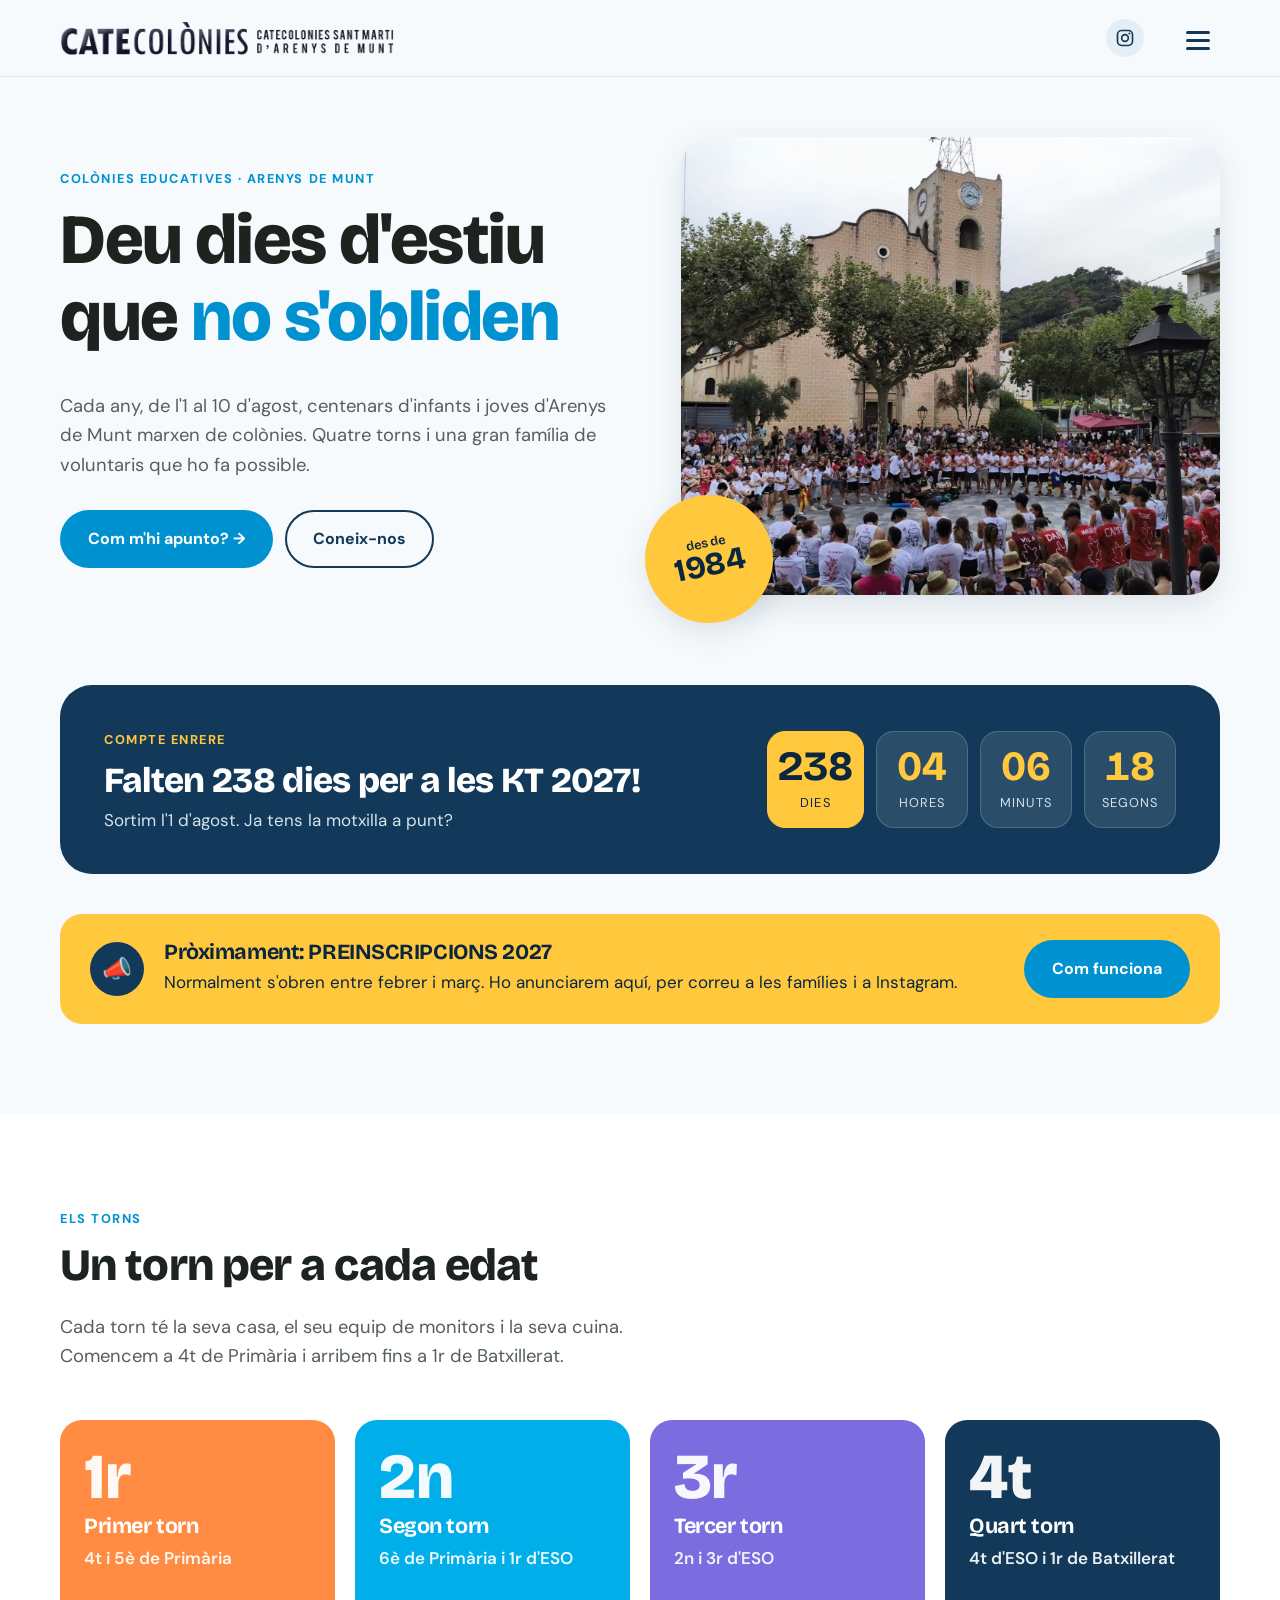
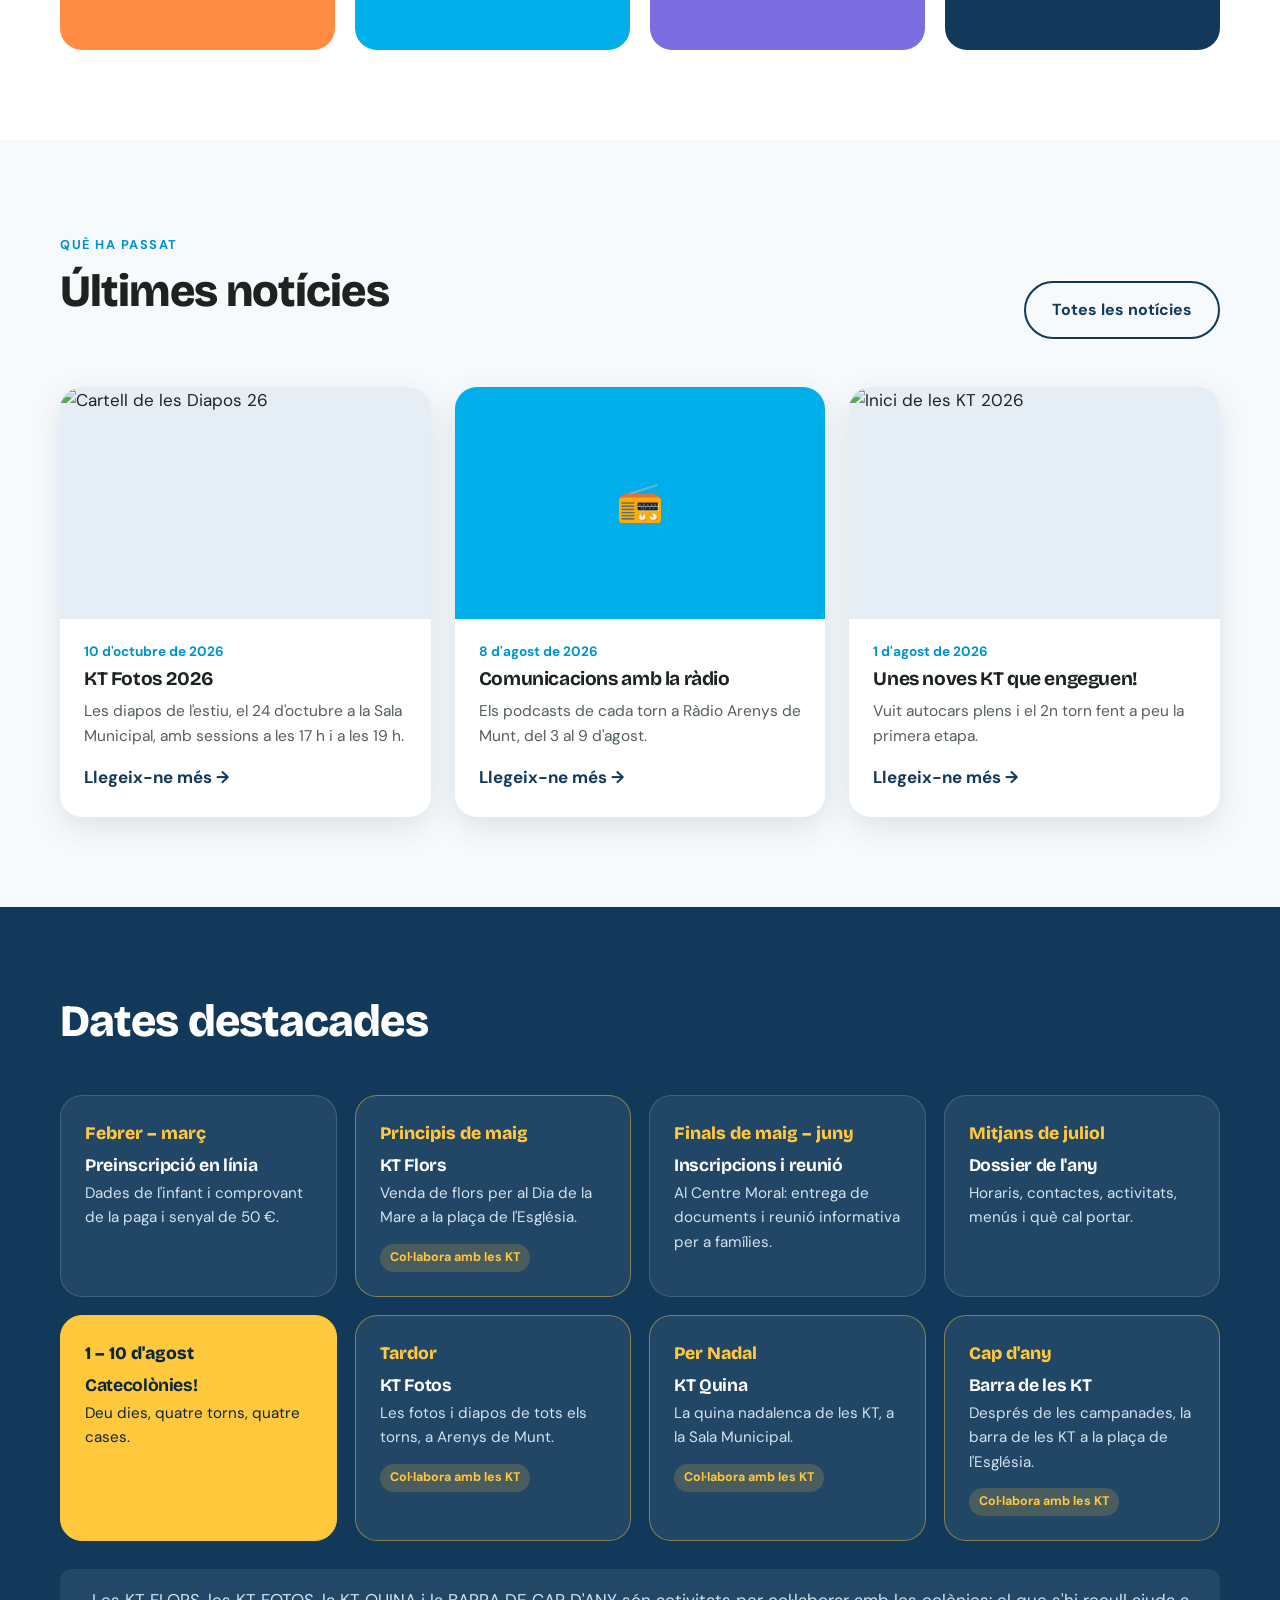
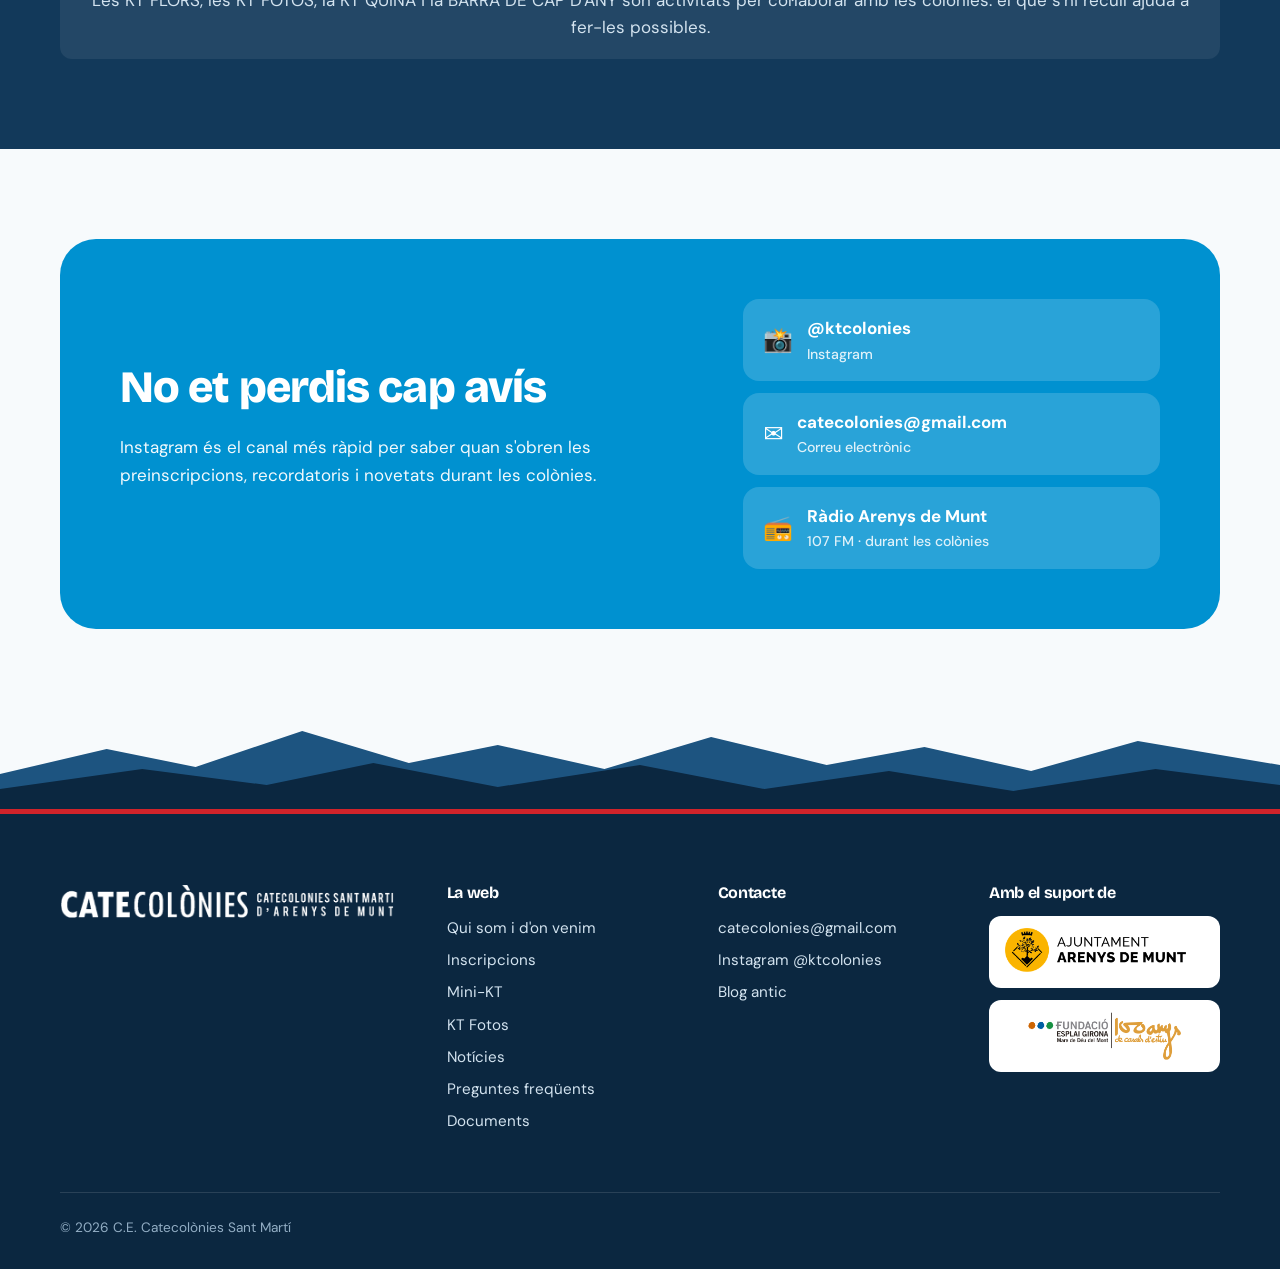
==== commit 4076420b: "Text de col·laboració centrat Co-Authored-By: Claude Opus 5.5 <noreply@anthropic.com> Claude-Session" ====
--- a/index.html
+++ b/index.html
@@ -213,7 +213,7 @@
             <span class="mes__xip">Col·labora amb les KT</span>
           </div>
         </div>
-        <p class="calendari__nota">Les KT Flors, les KT Fotos, la KT Quina i la barra de Cap d'any són activitats per col·laborar amb les colònies: el que s'hi recull ajuda a fer-les possibles.</p>
+        <p class="calendari__nota">Les KT FLORS, les KT FOTOS, la KT QUINA i la BARRA DE CAP D'ANY són activitats per col·laborar amb les colònies: el que s'hi recull ajuda a fer-les possibles.</p>
       </div>
     </section>
 
--- a/css/estil.css
+++ b/css/estil.css
@@ -1258,3 +1258,4 @@
   .insta { margin-left: auto; }
   .boto-menu { margin-left: 8px; }
 }
+.calendari__nota { text-align: center; }
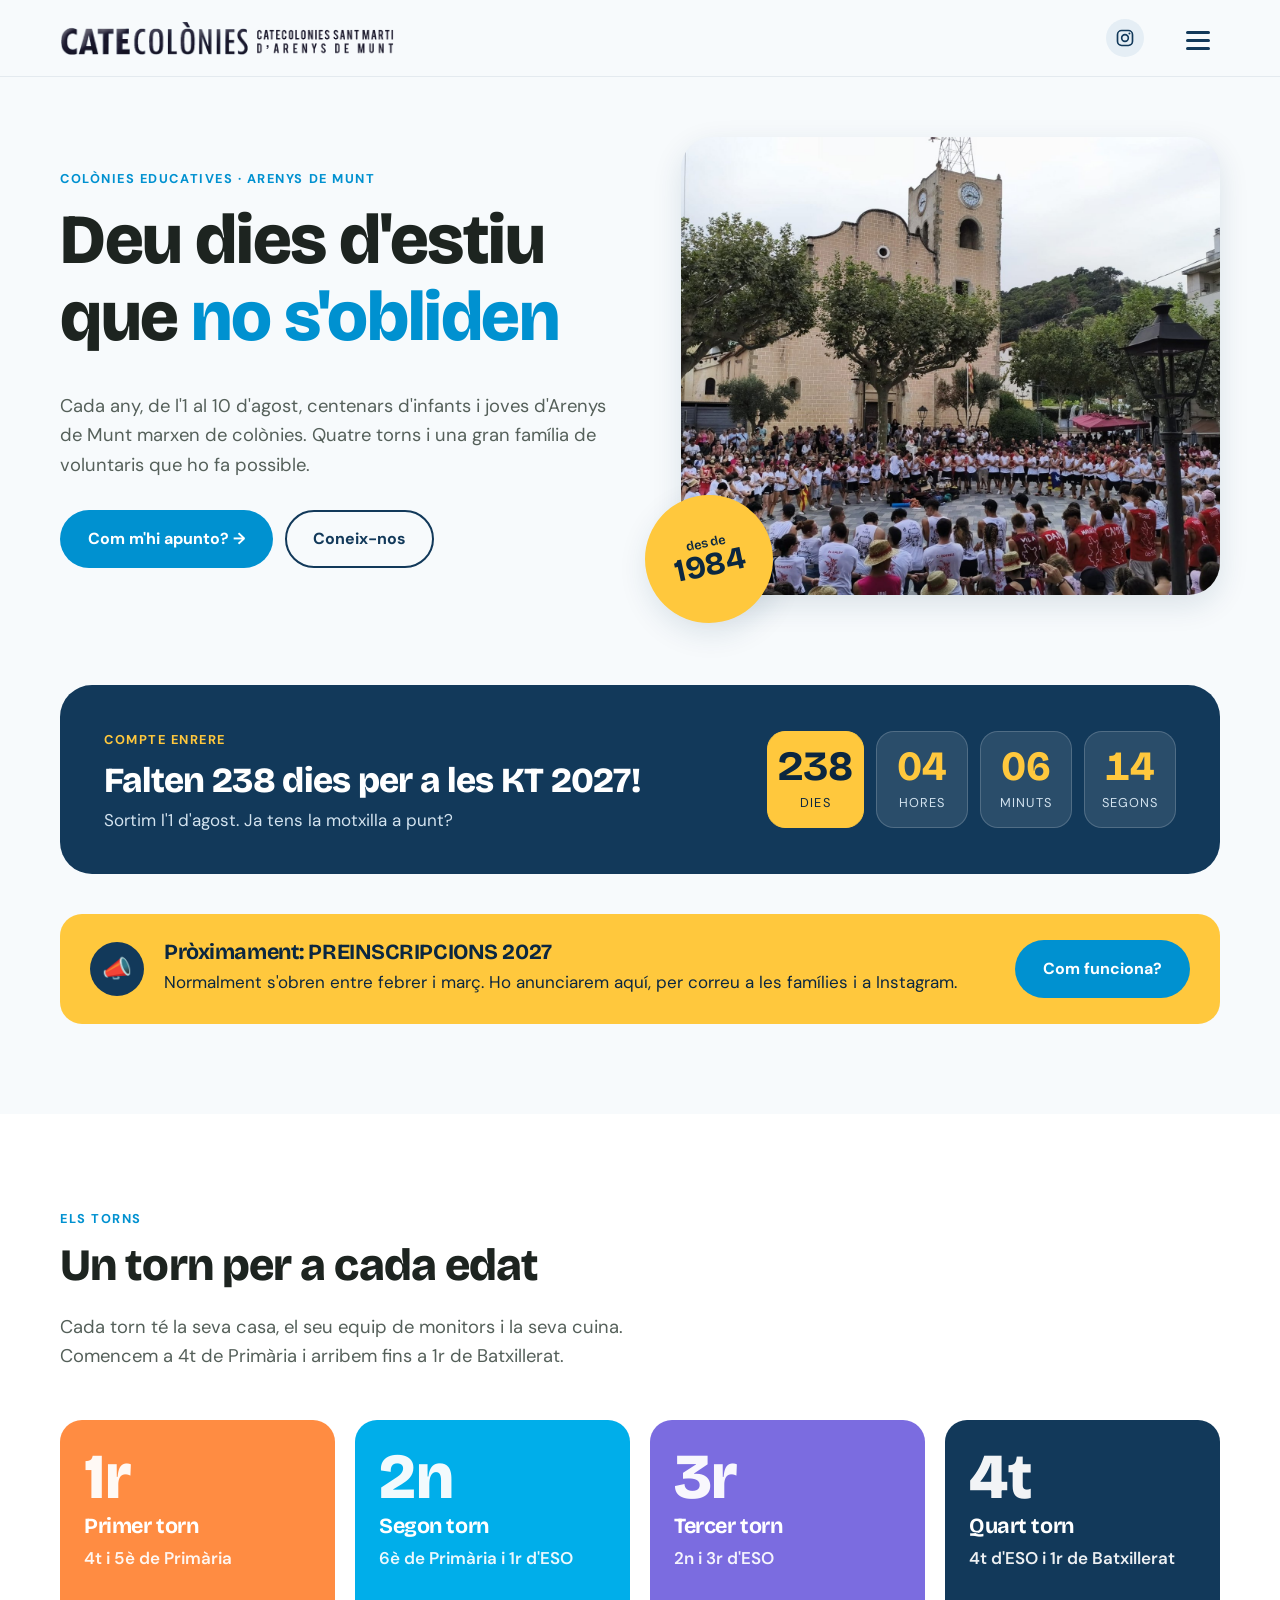
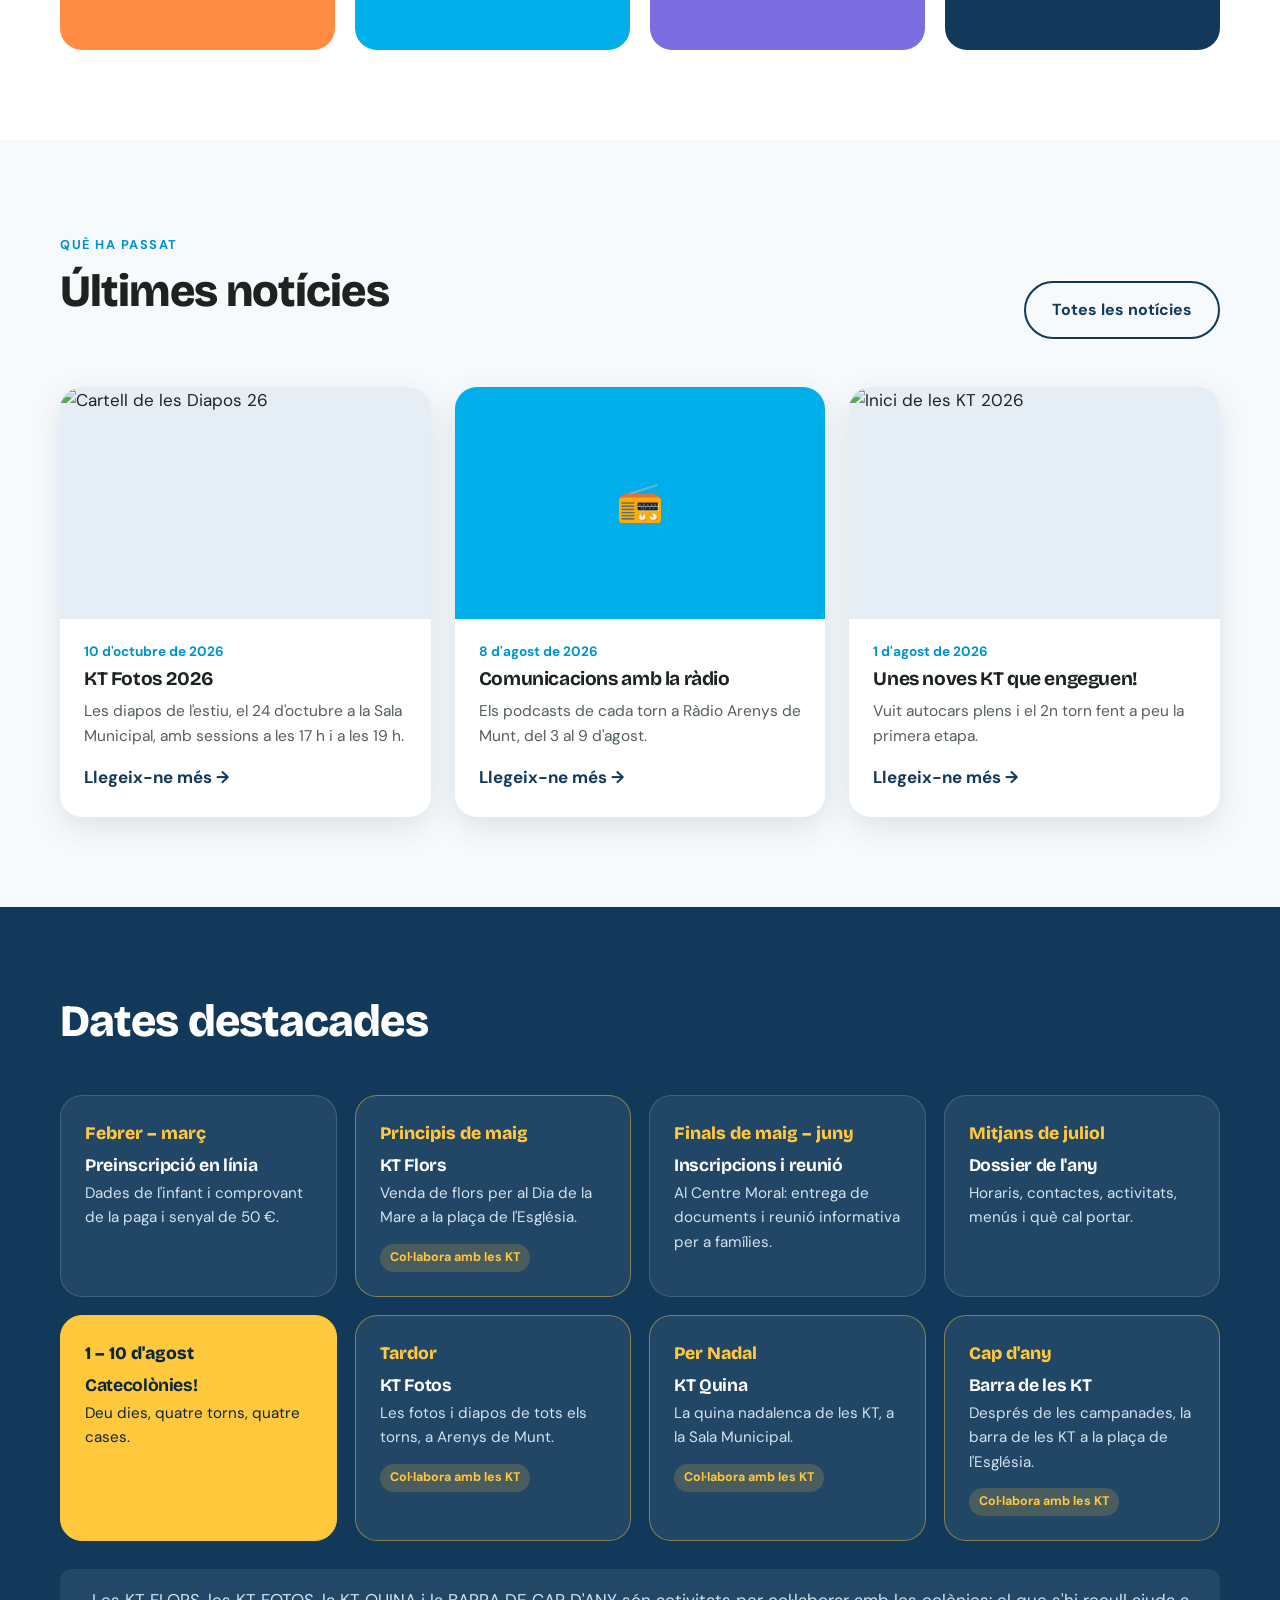
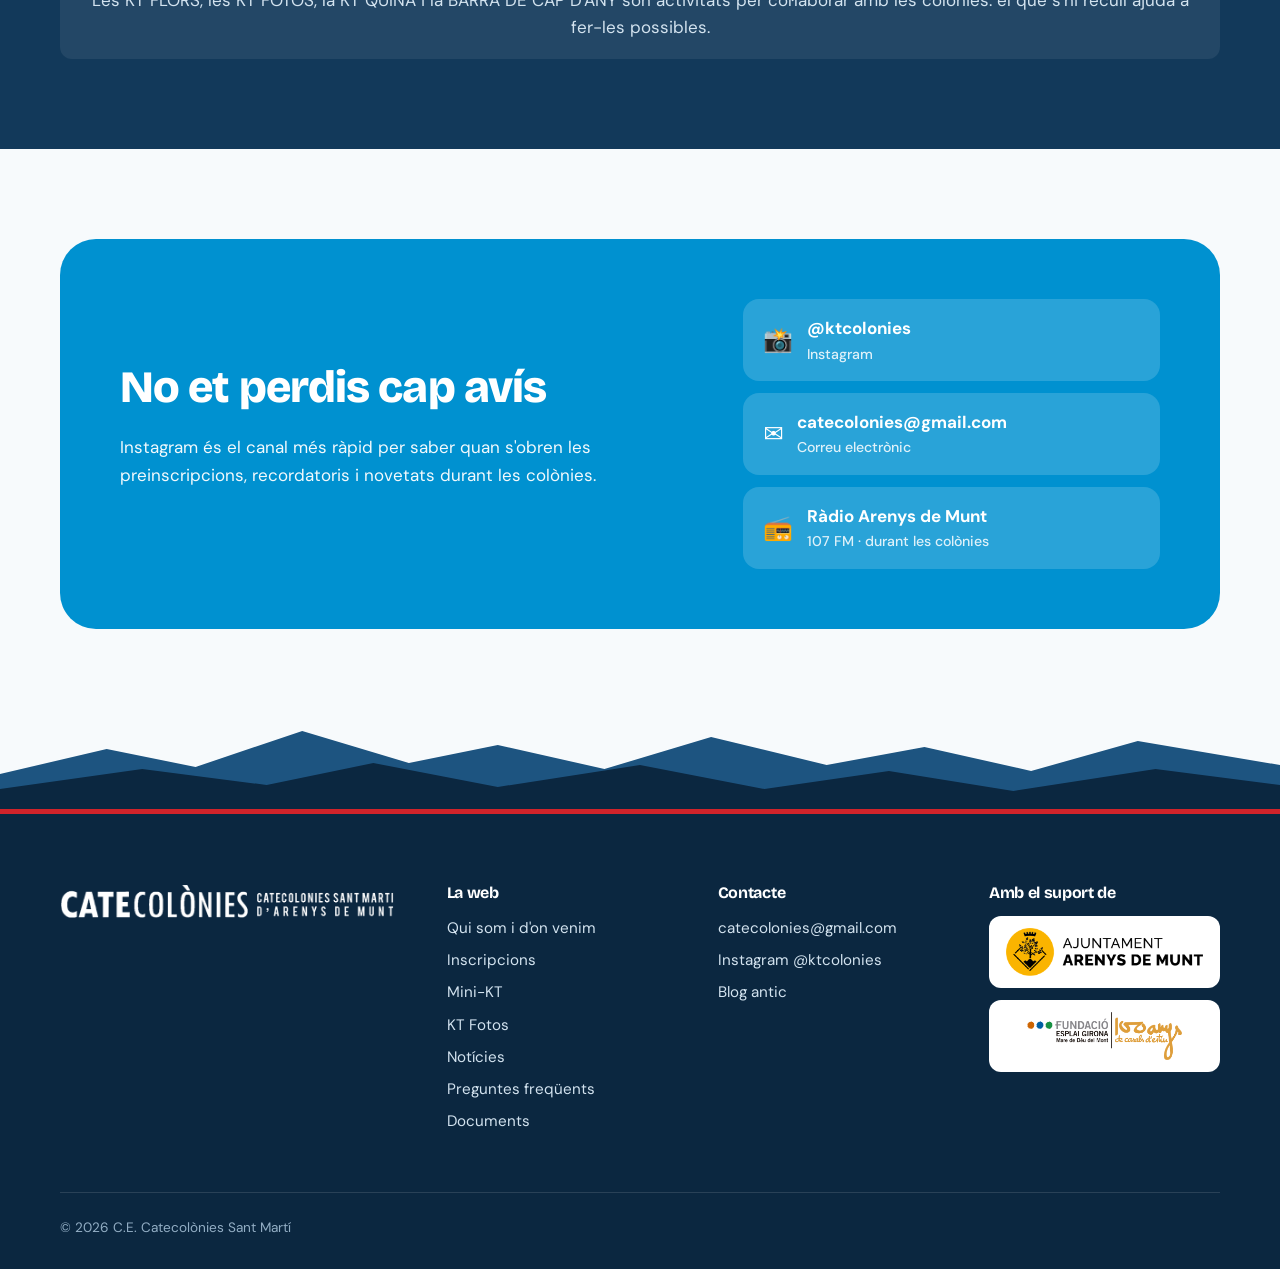
==== commit 4202224e: "Botó Com funciona? Co-Authored-By: Claude Opus 5.5 <noreply@anthropic.com> Claude-Session: https://c" ====
--- a/index.html
+++ b/index.html
@@ -80,7 +80,7 @@
             <h3>Pròximament: PREINSCRIPCIONS 2027</h3>
             <p>Normalment s'obren entre febrer i març. Ho anunciarem aquí, per correu a les famílies i a Instagram.</p>
           </div>
-          <a href="inscripcions.html" class="boto boto--principal">Com funciona</a>
+          <a href="inscripcions.html" class="boto boto--principal">Com funciona?</a>
         </div>
       </div>
     </section>
--- a/css/estil.css
+++ b/css/estil.css
@@ -1259,3 +1259,13 @@
   .boto-menu { margin-left: 8px; }
 }
 .calendari__nota { text-align: center; }
+
+/* Qui som: bloc "Amb el suport de" amb logos */
+.avis--suport { gap: 28px; flex-wrap: wrap; }
+.avis--suport h3 { margin: 0; white-space: nowrap; }
+.avis__logos { display: flex; gap: 14px; flex-wrap: wrap; }
+.avis__logos .suport__logo { width: 230px; height: 76px; }
+@media (max-width: 860px) { .avis__logos .suport__logo { width: 100%; } .avis__logos { width: 100%; } }
+/* Bloc "Amb el suport de" centrat */
+.avis--suport { flex-direction: column; align-items: center; justify-content: center; text-align: center; gap: 18px; }
+.avis--suport .avis__logos { justify-content: center; }
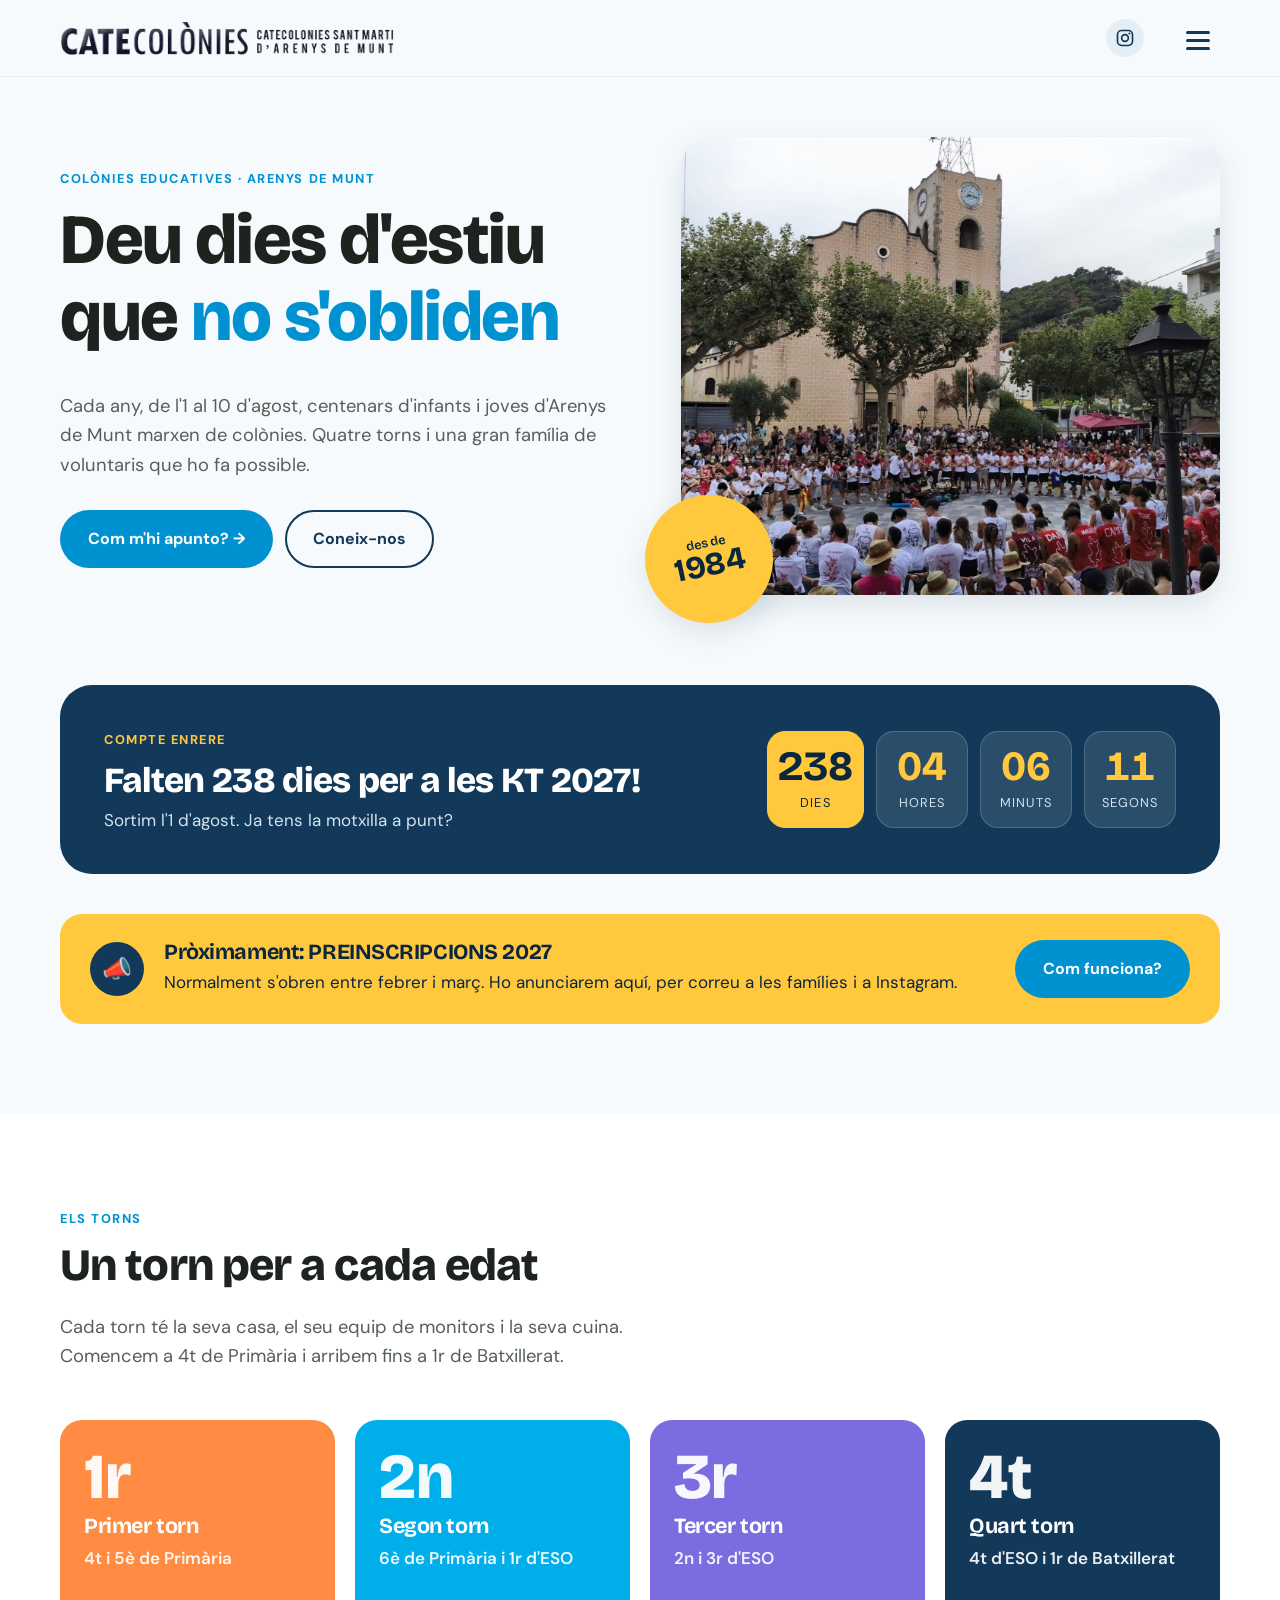
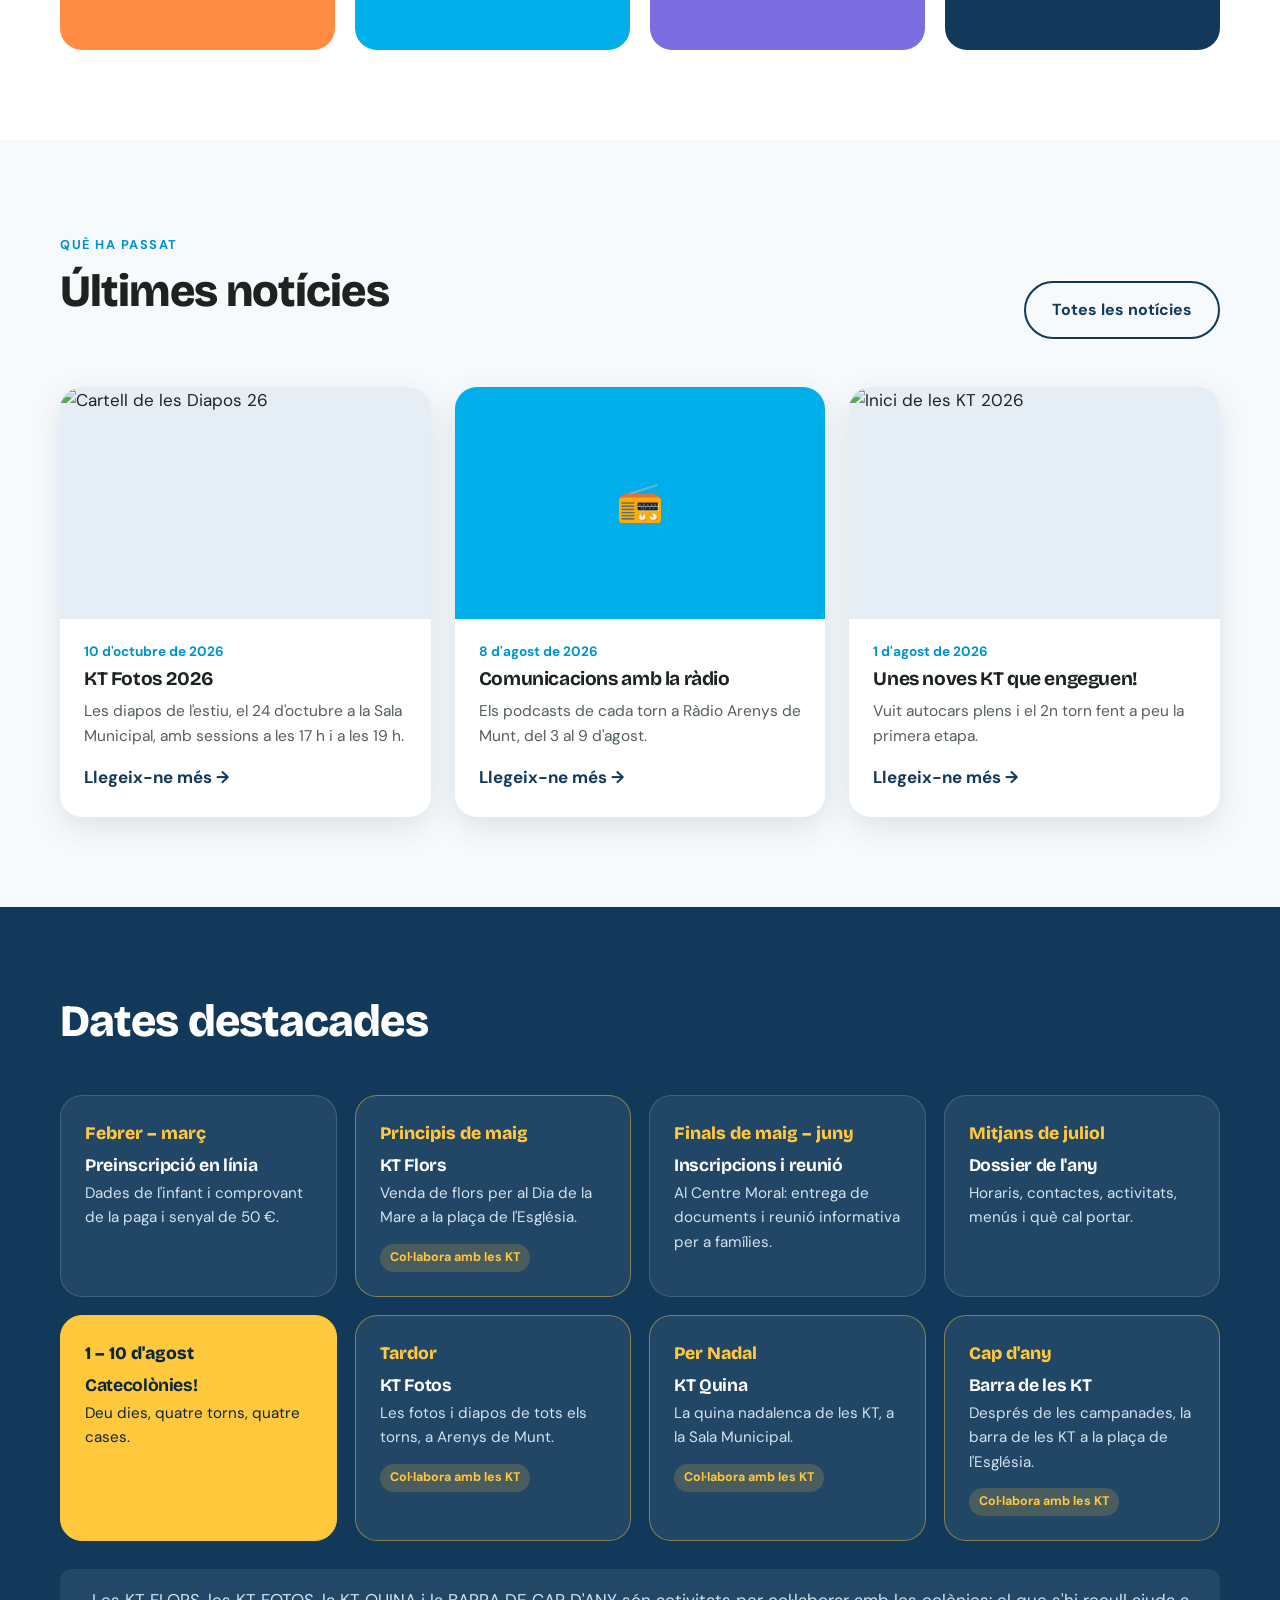
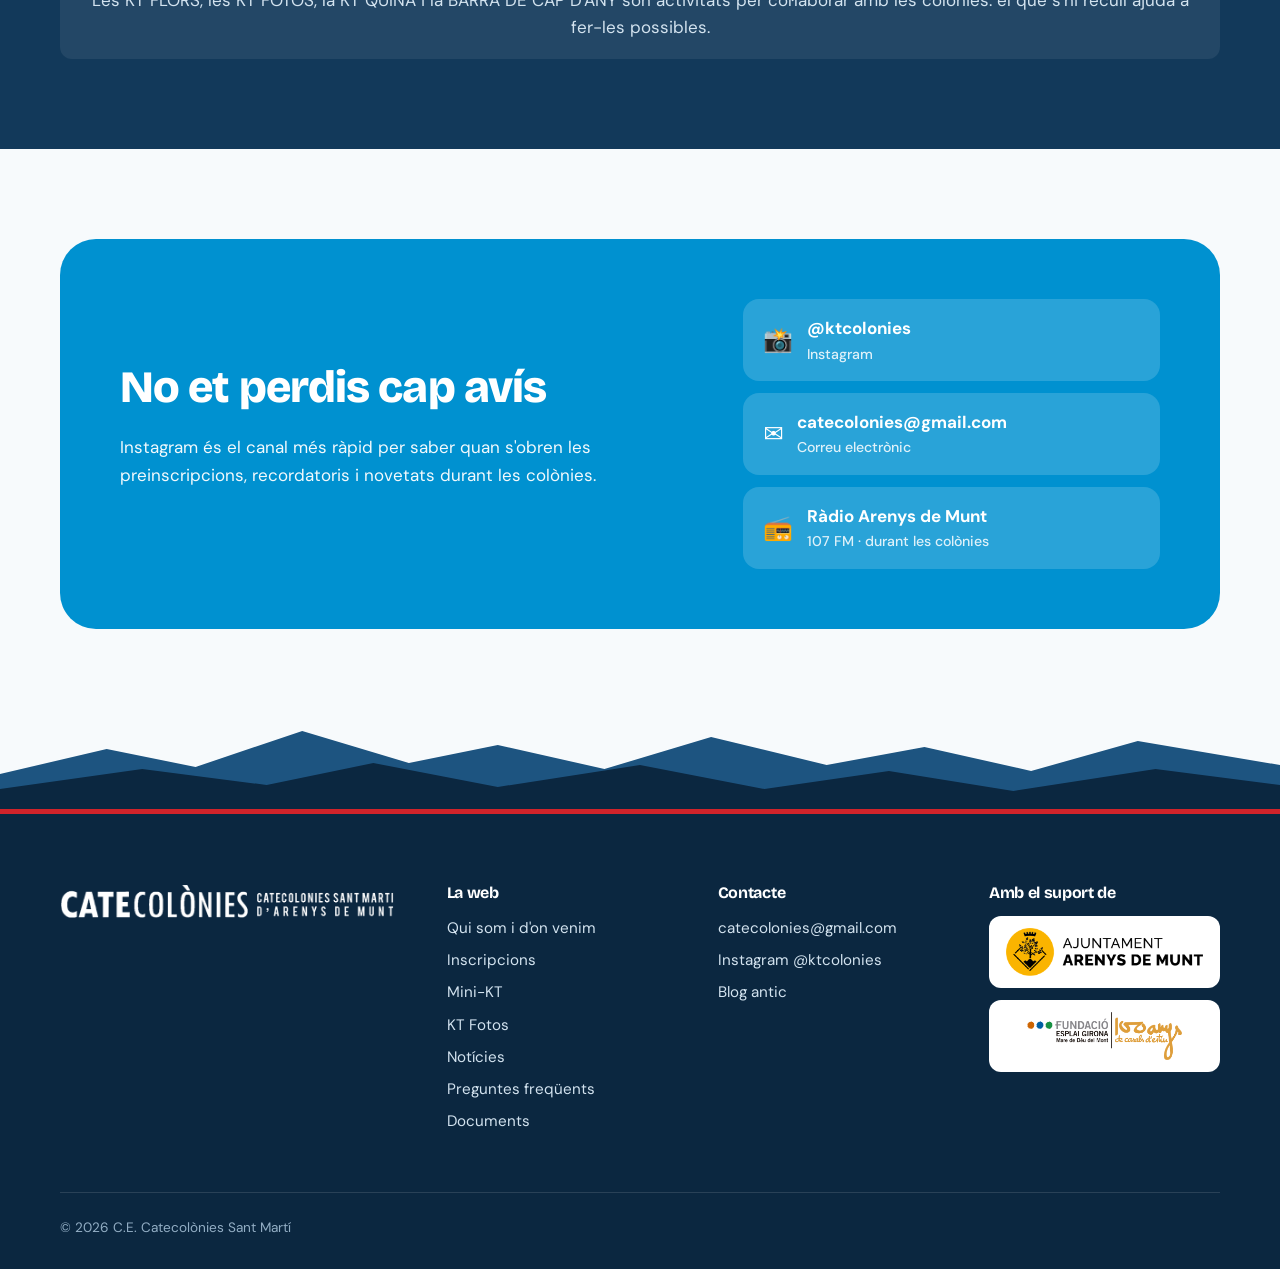
==== commit a989519e: "Força que el navegador carregui els estils nous Co-Authored-By: Claude Opus 5.5 <noreply@anthropic.c" ====
--- a/index.html
+++ b/index.html
@@ -8,7 +8,7 @@
   <link rel="preconnect" href="https://fonts.googleapis.com">
   <link rel="preconnect" href="https://fonts.gstatic.com" crossorigin>
   <link href="https://fonts.googleapis.com/css2?family=Bricolage+Grotesque:opsz,wght@12..96,600;12..96,800&family=DM+Sans:wght@400;500;700&display=swap" rel="stylesheet">
-  <link rel="stylesheet" href="css/estil.css">
+  <link rel="stylesheet" href="css/estil.css?v=2">
 </head>
 <body>
 
@@ -283,6 +283,6 @@
     </div>
   </footer>
 
-  <script src="js/main.js"></script>
+  <script src="js/main.js?v=2"></script>
 </body>
 </html>
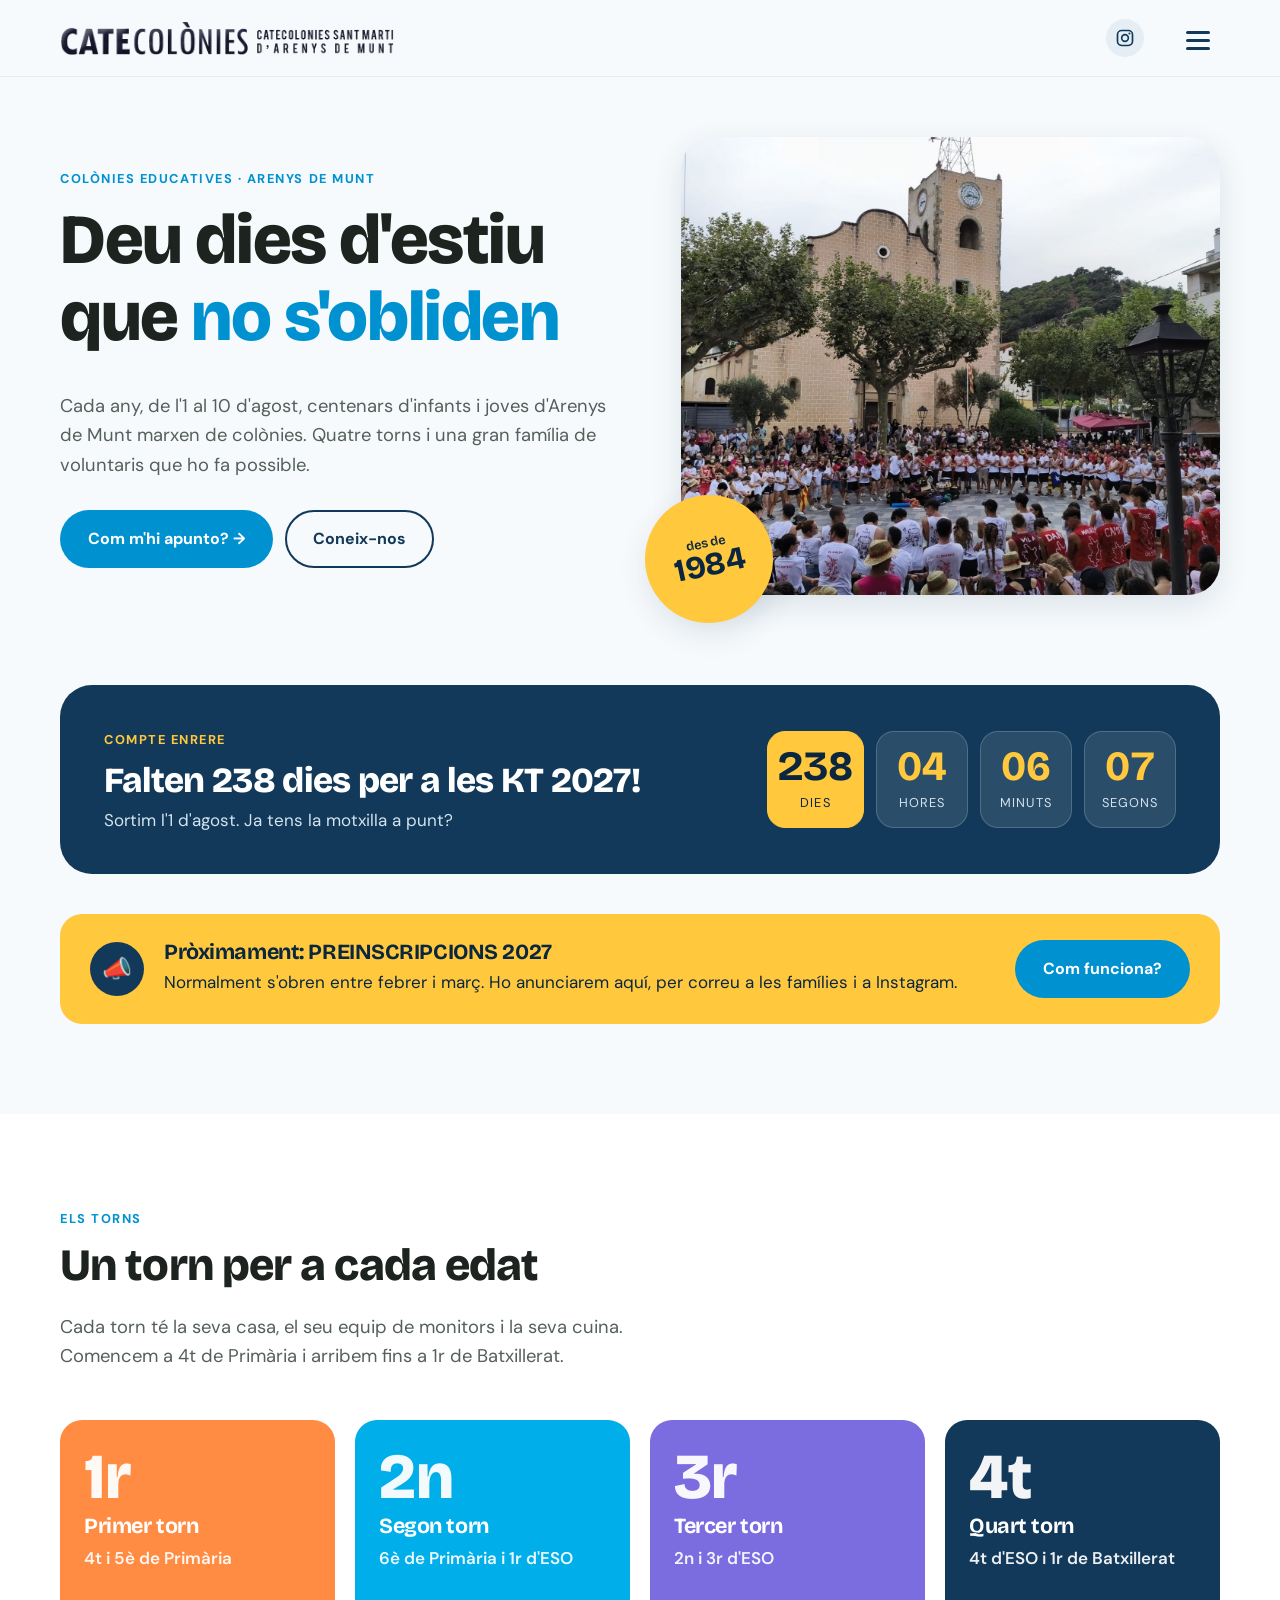
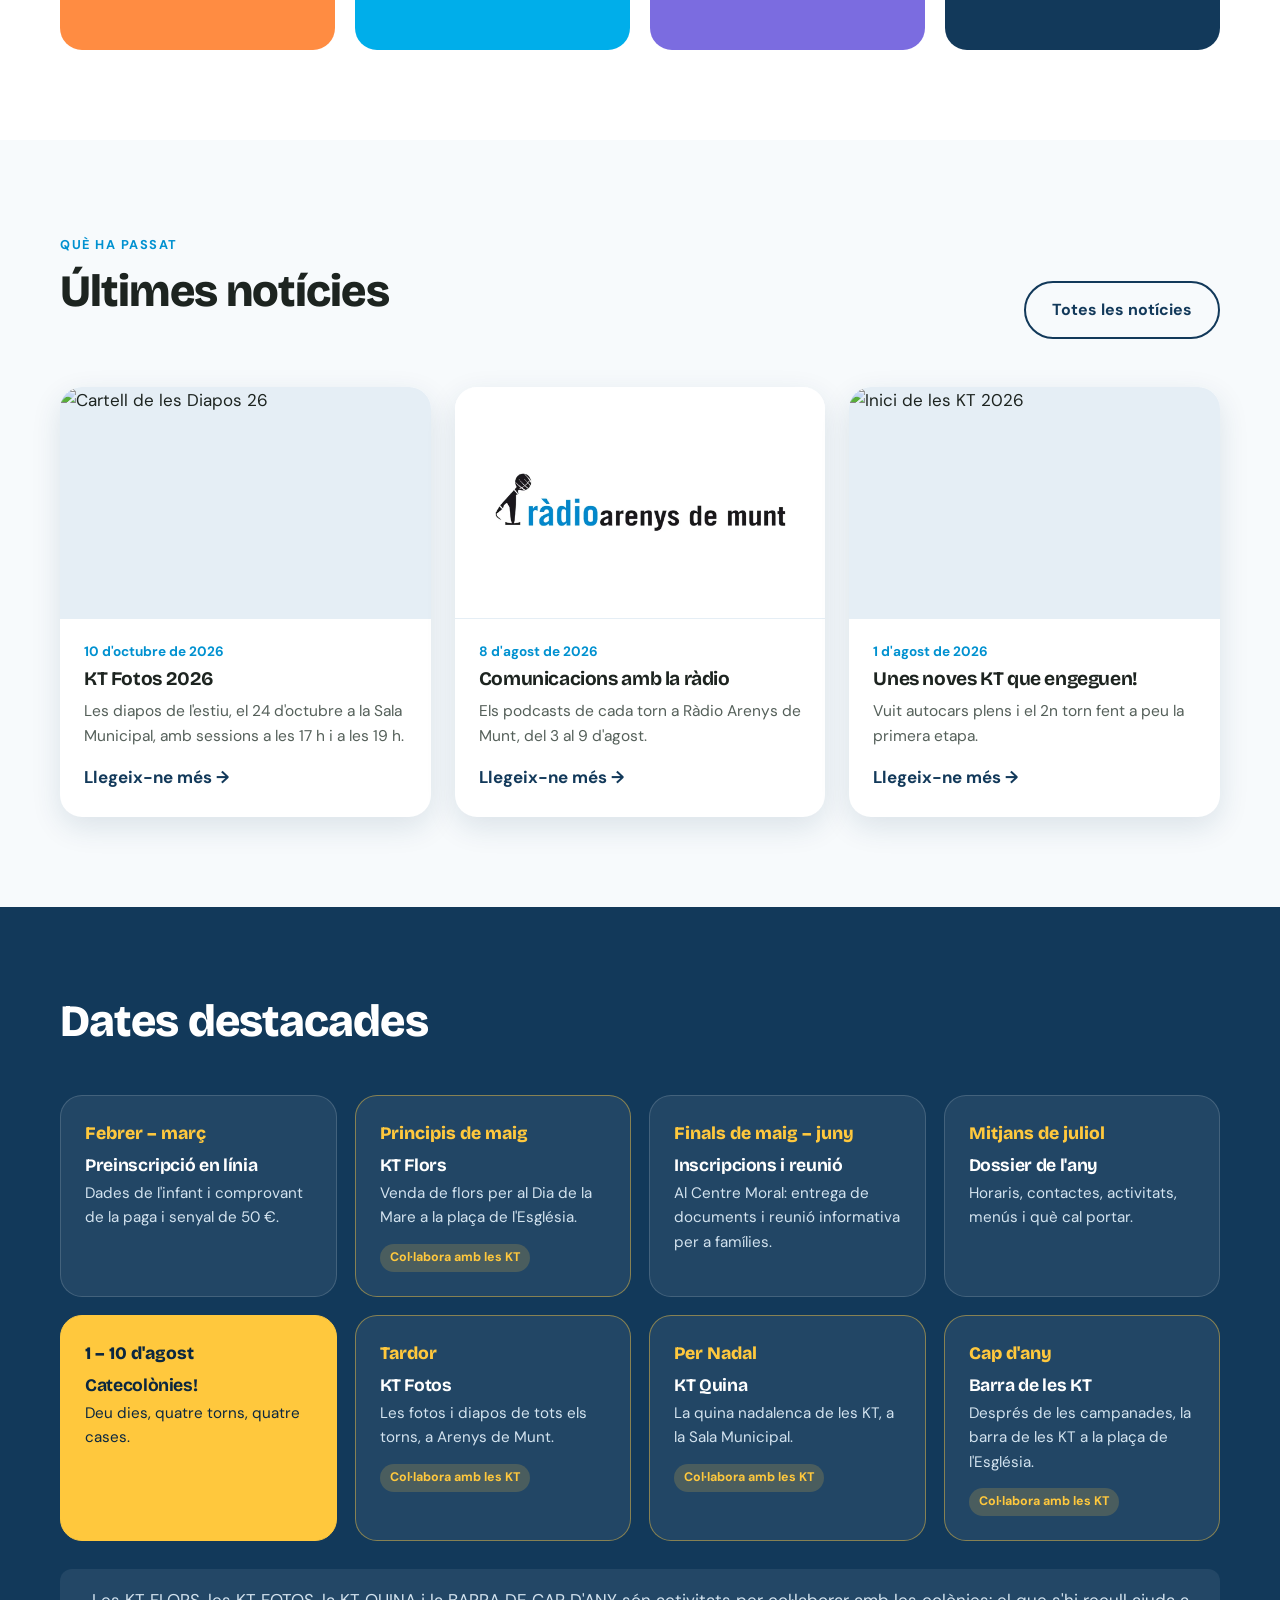
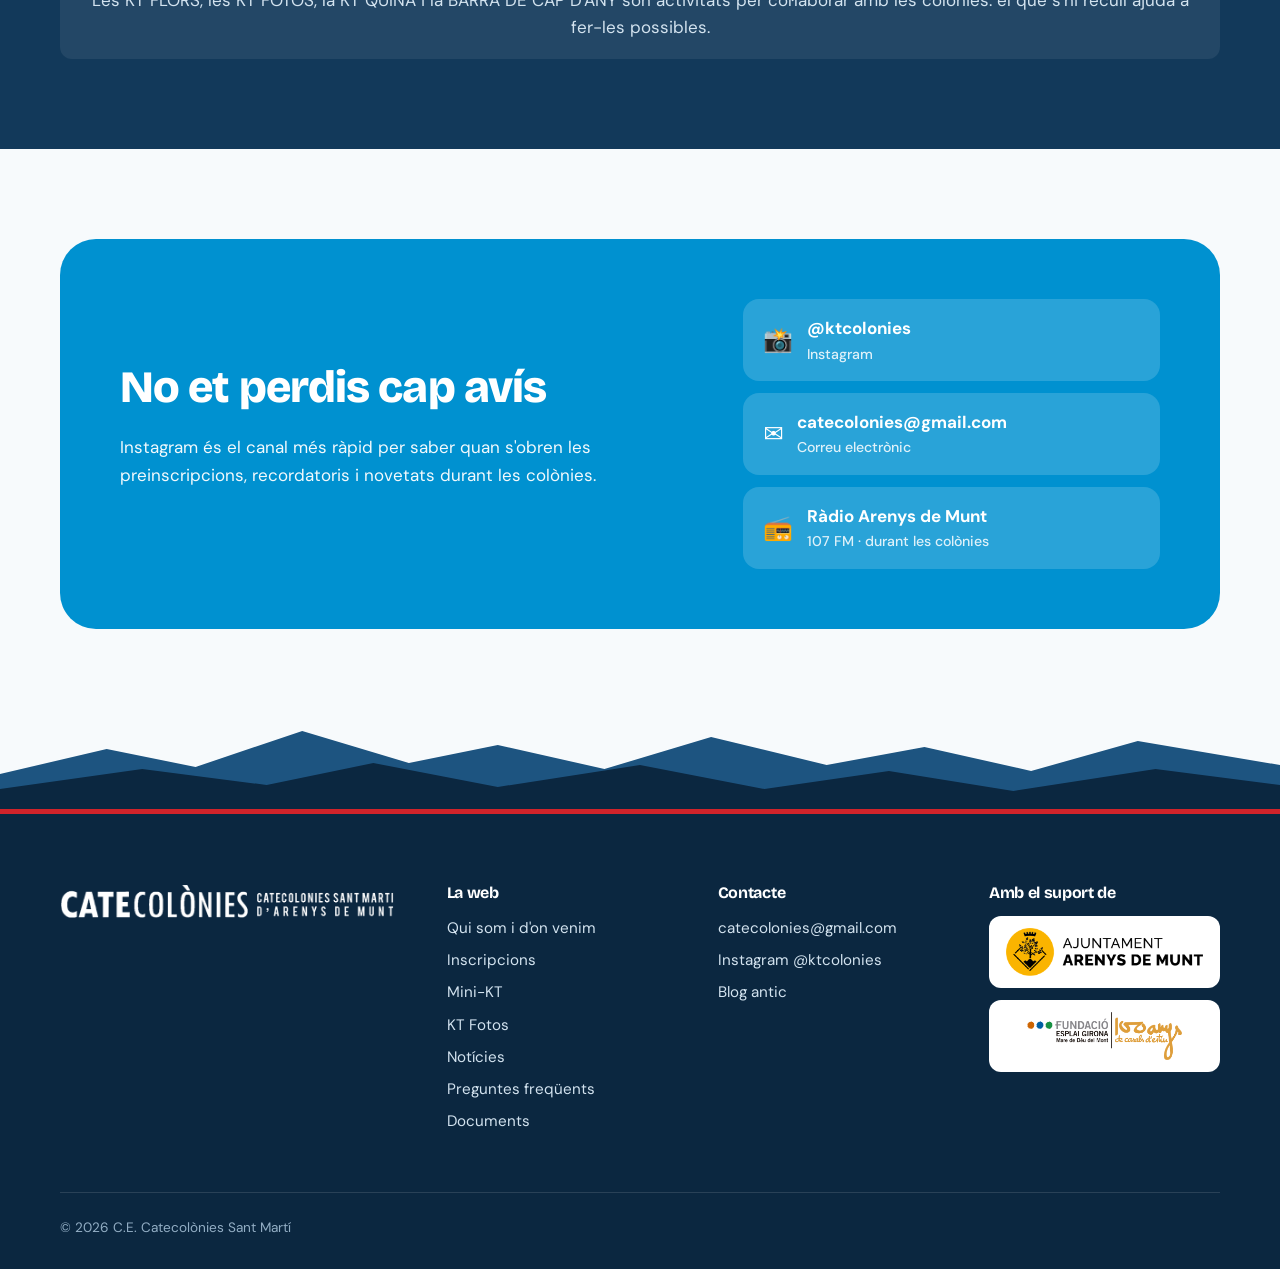
==== commit 5ce93691: "Notícies: logo de Ràdio Arenys de Munt com a portada Co-Authored-By: Claude Opus 5.5 <noreply@anthro" ====
--- a/index.html
+++ b/index.html
@@ -140,7 +140,7 @@
             </div>
           </article>
           <article class="targeta">
-            <div class="targeta__imatge targeta__imatge--color" style="background: var(--blau);">📻</div>
+            <img class="targeta__imatge targeta__imatge--logo" src="img/logo-radio-arenys.png" alt="Logo de Ràdio Arenys de Munt">
             <div class="targeta__cos">
               <div class="targeta__data">8 d'agost de 2026</div>
               <h3>Comunicacions amb la ràdio</h3>
--- a/css/estil.css
+++ b/css/estil.css
@@ -12,6 +12,7 @@
   --taronja: #ff8c42;
   --blau: #00aeea;        /* blau cel clar */
   --lila: #7b6ce0;
+  --verd: #3fa673;        /* verd: targeta de voluntaris */
   --crema: #f7fafc;       /* fons general */
   --crema-2: #e5eef5;
   --text: #1d2420;
@@ -331,6 +332,10 @@
   font-weight: 800;
   color: var(--blanc);
 }
+/* Logos amples (p. ex. Ràdio Arenys): es veuen sencers sobre fons blanc */
+.targeta__imatge--logo { object-fit: contain; background: var(--blanc); padding: 8% 10%; border-bottom: 1px solid var(--crema-2); }
+.lector__portada:has(img[src$="logo-radio-arenys.png"]) { background: var(--blanc); }
+.lector__portada img[src$="logo-radio-arenys.png"] { padding: 40px 8%; }
 .targeta__cos { padding: 22px 24px 26px; display: flex; flex-direction: column; flex: 1; }
 .targeta__data { font-size: 0.85rem; font-weight: 700; color: var(--accent); margin-bottom: 6px; }
 .targeta h3 { font-size: 1.2rem; }
@@ -976,7 +981,7 @@
 .equip:nth-child(2) { background: var(--blau); }
 .equip:nth-child(3) { background: var(--lila); }
 .equip:nth-child(4) { background: var(--mari); }
-.equip:nth-child(5) { background: var(--groc); color: var(--mari-fosc); }
+.equip:nth-child(5) { background: var(--verd); }
 @media (max-width: 980px) { .equips { grid-template-columns: repeat(3, 1fr); } }
 @media (max-width: 600px) { .equips { grid-template-columns: 1fr 1fr; } .equip:last-child { grid-column: 1 / -1; } }
 
@@ -1269,3 +1274,158 @@
 /* Bloc "Amb el suport de" centrat */
 .avis--suport { flex-direction: column; align-items: center; justify-content: center; text-align: center; gap: 18px; }
 .avis--suport .avis__logos { justify-content: center; }
+
+/* =========================================================
+   Notícies: targeta clicable + lector en gran
+   ========================================================= */
+.noticies .targeta { cursor: pointer; }
+.noticies .targeta:focus-within { outline: 3px solid var(--groc); outline-offset: 3px; }
+.targeta__llegeix {
+  margin-top: auto;
+  align-self: flex-start;
+  padding: 0;
+  border: 0;
+  background: none;
+  font: inherit;
+  font-weight: 700;
+  color: var(--accent);
+  cursor: pointer;
+}
+.targeta__llegeix:hover { text-decoration: underline; }
+
+/* Finestra */
+.lector {
+  width: min(860px, calc(100% - 24px));
+  max-height: calc(100dvh - 32px);
+  padding: 0;
+  border: 0;
+  border-radius: var(--radi);
+  background: var(--blanc);
+  color: var(--text);
+  box-shadow: 0 30px 80px rgba(11, 39, 64, 0.45);
+  overflow: auto;
+  overscroll-behavior: contain;
+}
+.lector::backdrop { background: rgba(11, 39, 64, 0.72); backdrop-filter: blur(4px); }
+.lector[open] { animation: lector-entra 0.25s ease; }
+@keyframes lector-entra { from { opacity: 0; transform: translateY(24px) scale(0.98); } }
+body.lector-obert { overflow: hidden; }
+
+.lector__tanca {
+  position: sticky;
+  top: 14px;
+  float: right;
+  margin: 14px 14px -58px 0;
+  z-index: 2;
+  width: 44px; height: 44px;
+  border: 0;
+  border-radius: 50%;
+  background: rgba(255, 255, 255, 0.92);
+  color: var(--mari);
+  font-size: 1.2rem;
+  font-weight: 700;
+  cursor: pointer;
+  box-shadow: 0 4px 14px rgba(0, 0, 0, 0.2);
+}
+.lector__tanca:hover { background: var(--groc); }
+
+/* Imatge gran de capçalera */
+.lector__portada { background: var(--mari-fosc); }
+.lector__portada img {
+  display: block;
+  width: 100%;
+  max-height: 70vh;
+  object-fit: contain;     /* es veu sencera: cartells i mapes no es retallen */
+}
+.lector__portada--color {
+  height: 220px;
+  display: grid; place-items: center;
+  font-size: 5rem;
+}
+
+.lector__cos { padding: 34px clamp(22px, 6vw, 64px) 44px; }
+.lector__meta { display: flex; align-items: center; gap: 12px; flex-wrap: wrap; margin-bottom: 8px; }
+.lector__meta .xip { margin: 0; }
+.lector__meta .targeta__data { margin: 0; }
+.lector h2 {
+  font-family: var(--font-titols);
+  font-size: clamp(1.7rem, 4vw, 2.5rem);
+  line-height: 1.1;
+  color: var(--mari);
+  margin: 0 0 22px;
+}
+.lector__text { font-size: 1.05rem; line-height: 1.7; }
+.lector__text h4 {
+  font-family: var(--font-titols);
+  color: var(--mari);
+  font-size: 1.2rem;
+  margin: 30px 0 8px;
+}
+.lector__text ul { padding-left: 1.2em; }
+.lector__text li { margin-bottom: 4px; }
+.lector__text .boto { margin-top: 4px; }
+.lector__blog {
+  display: inline-block;
+  margin-top: 34px;
+  padding-top: 18px;
+  border-top: 2px solid var(--crema-2);
+  font-size: 0.9rem;
+  font-weight: 700;
+  text-decoration: none;
+  color: var(--text-suau);
+}
+
+.noticia__entradeta { font-size: 1.22rem; font-weight: 700; color: var(--mari); }
+.noticia__crit { font-family: var(--font-titols); font-size: 1.3rem; font-weight: 800; color: var(--vermell, var(--mari)); }
+.noticia__avis {
+  background: #fff6dc;
+  border-left: 5px solid var(--groc);
+  padding: 12px 16px;
+  border-radius: var(--radi-petit);
+}
+.noticia__compte {
+  font-family: ui-monospace, Consolas, monospace;
+  font-size: 1.1rem;
+  font-weight: 700;
+  background: var(--crema-2);
+  padding: 10px 14px;
+  border-radius: var(--radi-petit);
+  display: inline-block;
+}
+.noticia__fitxa {
+  list-style: none;
+  padding: 18px 20px !important;
+  background: var(--crema);
+  border-radius: var(--radi-petit);
+}
+.noticia__fitxa li { display: flex; gap: 12px; align-items: baseline; margin-bottom: 8px; }
+.noticia__fitxa li:last-child { margin-bottom: 0; }
+.noticia__llista-2 { columns: 2; column-gap: 32px; }
+.noticia__foto { margin: 24px 0 0; }
+.noticia__foto img { display: block; width: 100%; border-radius: var(--radi-petit); }
+.noticia__foto--vertical img { max-width: 360px; margin: 0 auto; }
+
+/* Ràdio: dies amb els enllaços de cada torn */
+.noticia__radio { display: grid; grid-template-columns: repeat(2, 1fr); gap: 14px; margin-top: 18px; }
+.noticia__radio > div { background: var(--crema); border-radius: var(--radi-petit); padding: 16px 18px; }
+.noticia__radio h4 { margin: 0 0 10px; font-size: 1rem; }
+.noticia__radio a {
+  display: inline-block;
+  margin: 0 6px 6px 0;
+  padding: 6px 12px;
+  border-radius: 999px;
+  background: var(--blanc);
+  font-size: 0.9rem;
+  font-weight: 700;
+  text-decoration: none;
+  color: var(--accent);
+  box-shadow: 0 1px 3px rgba(18, 57, 90, 0.12);
+}
+.noticia__radio a::before { content: "▶ "; font-size: 0.75em; }
+.noticia__radio a:hover { background: var(--accent); color: var(--blanc); }
+
+@media (max-width: 600px) {
+  .lector { width: 100%; max-height: 100dvh; height: 100dvh; max-width: 100%; border-radius: 0; margin: 0; }
+  .lector__portada img { max-height: 55vh; }
+  .noticia__radio, .noticia__llista-2 { grid-template-columns: 1fr; columns: 1; }
+}
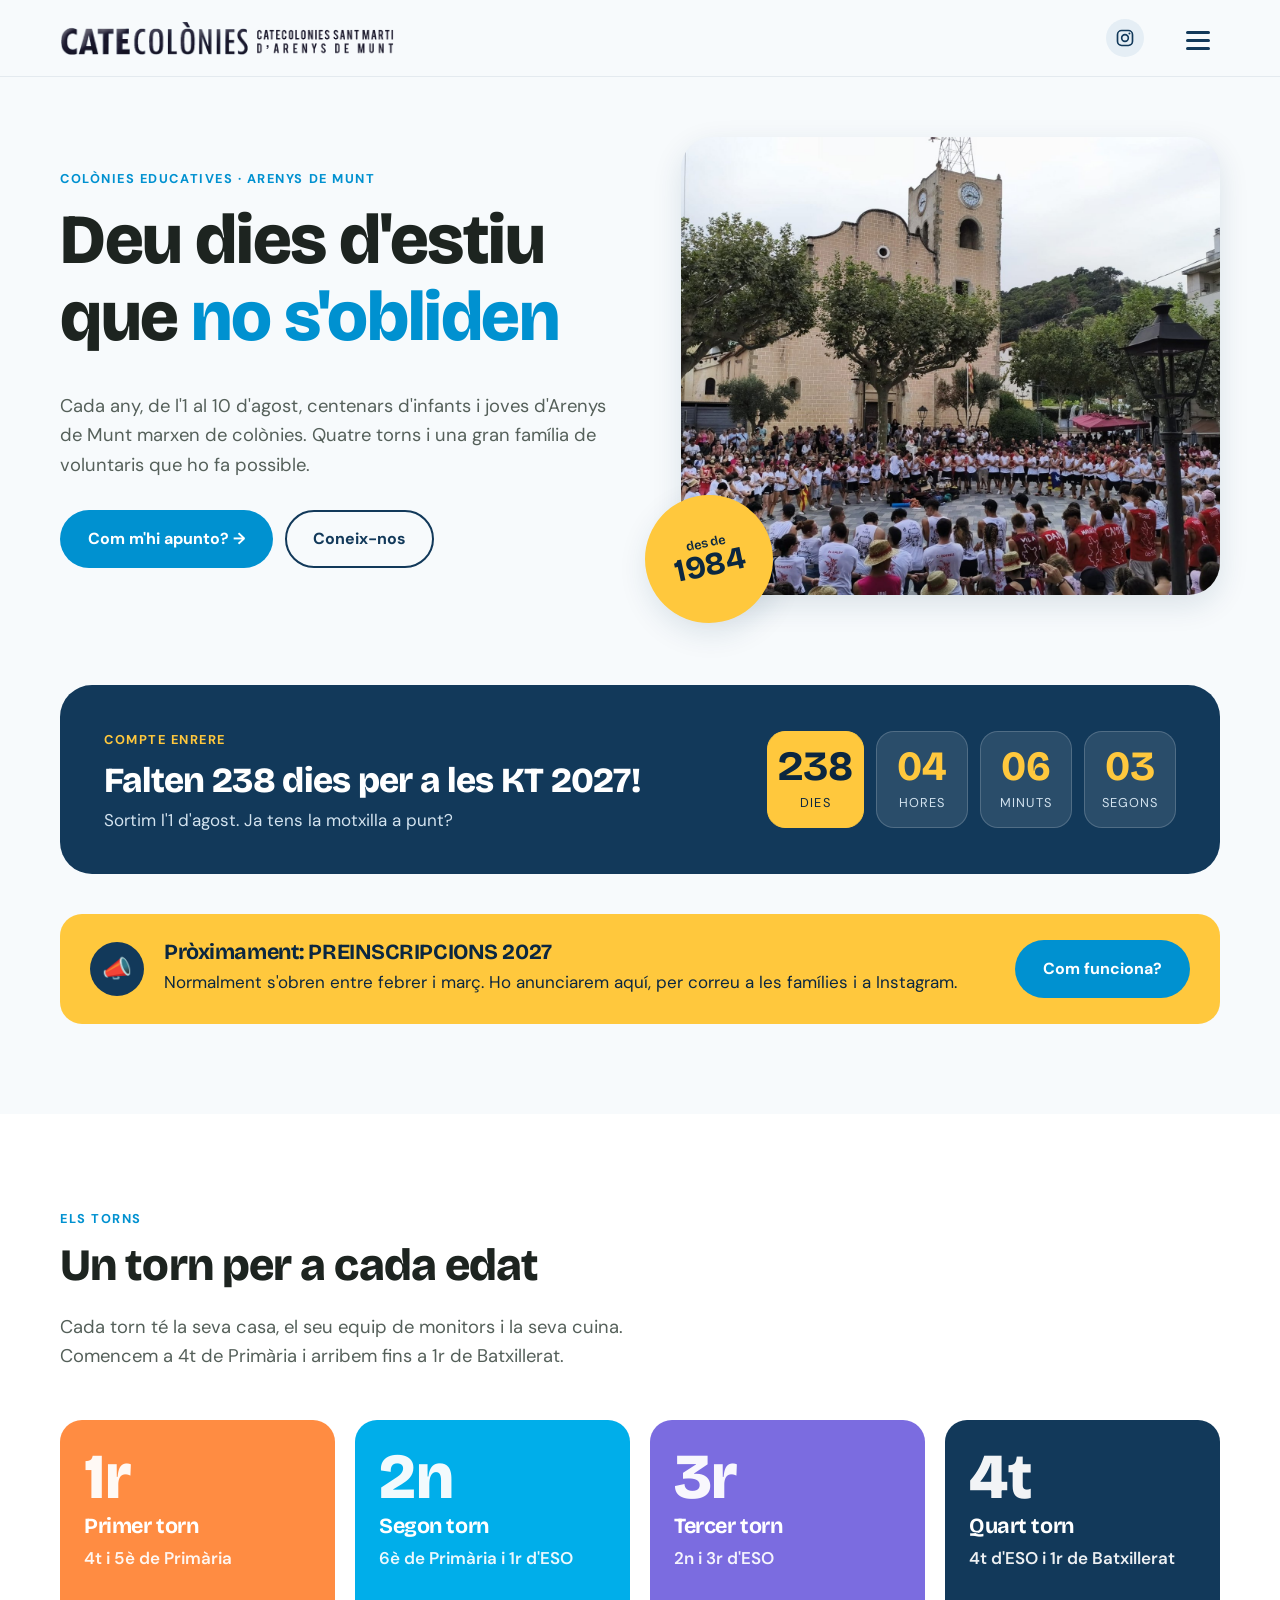
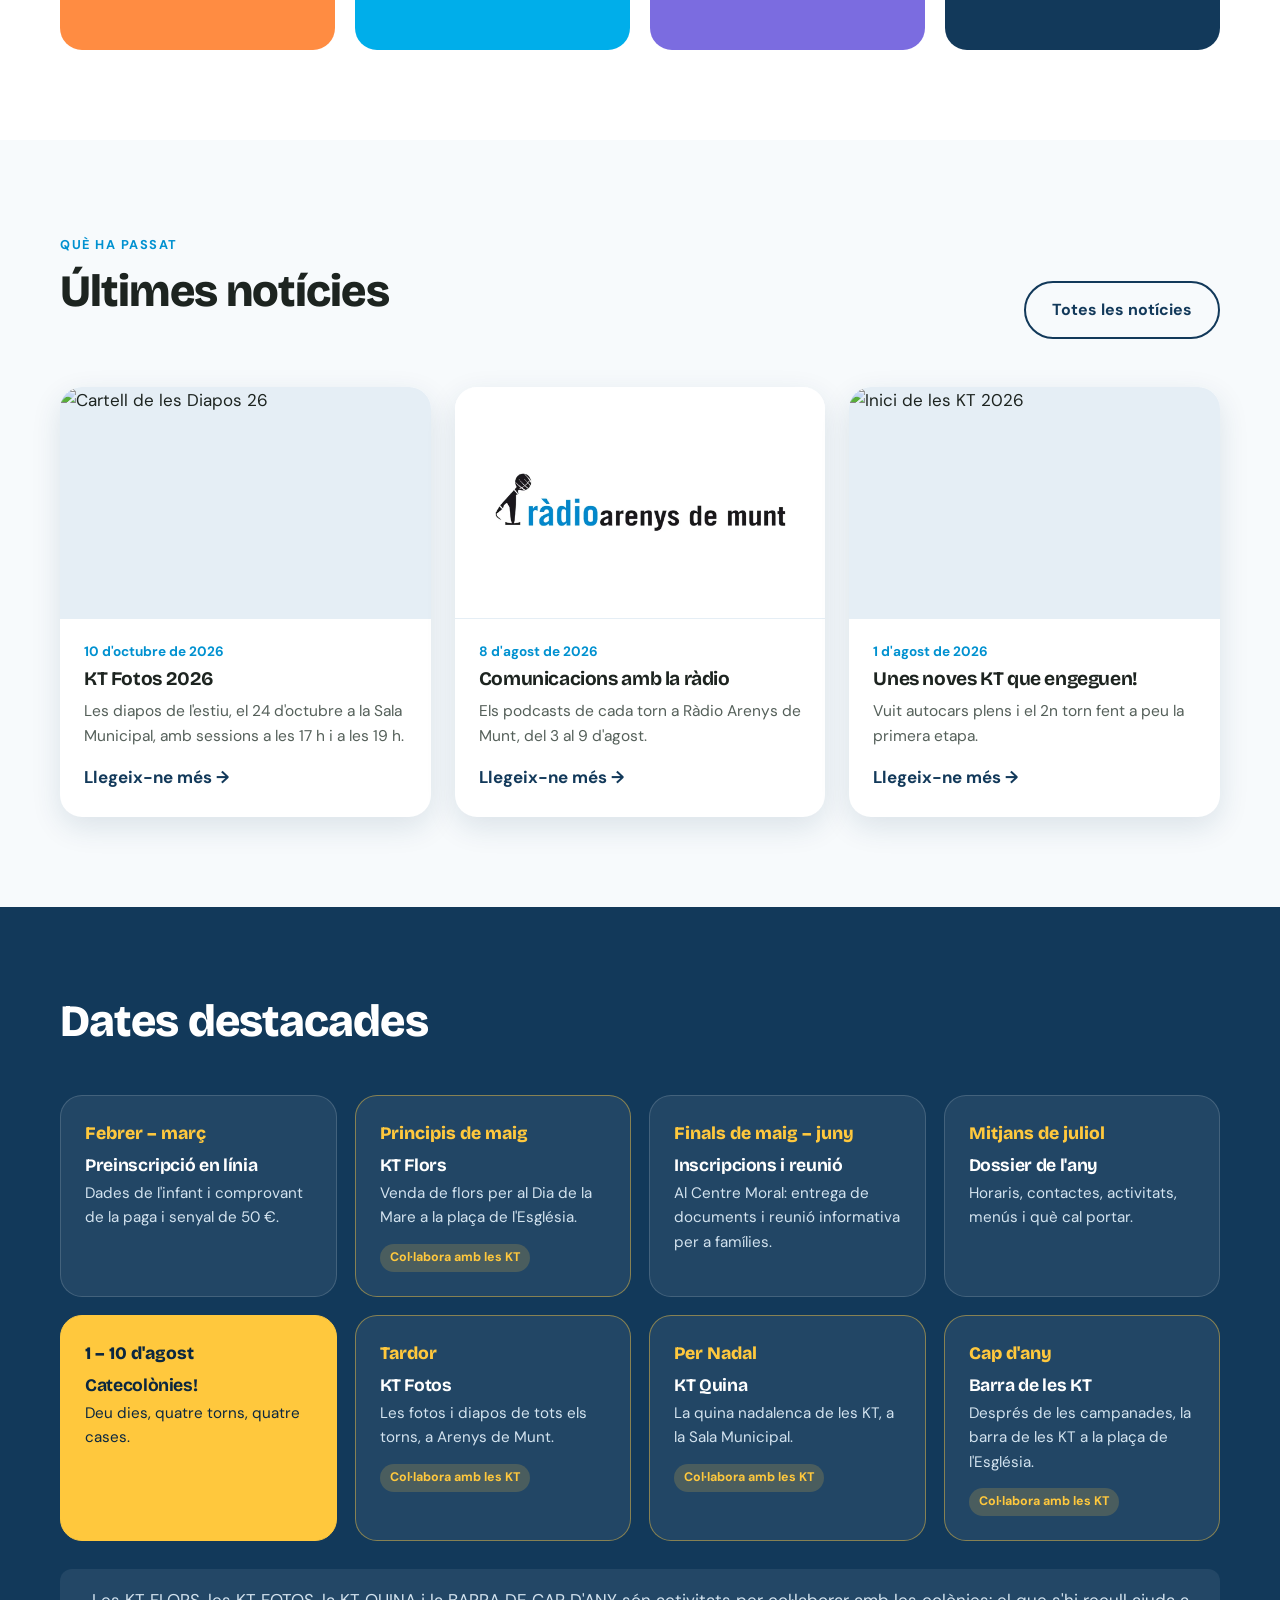
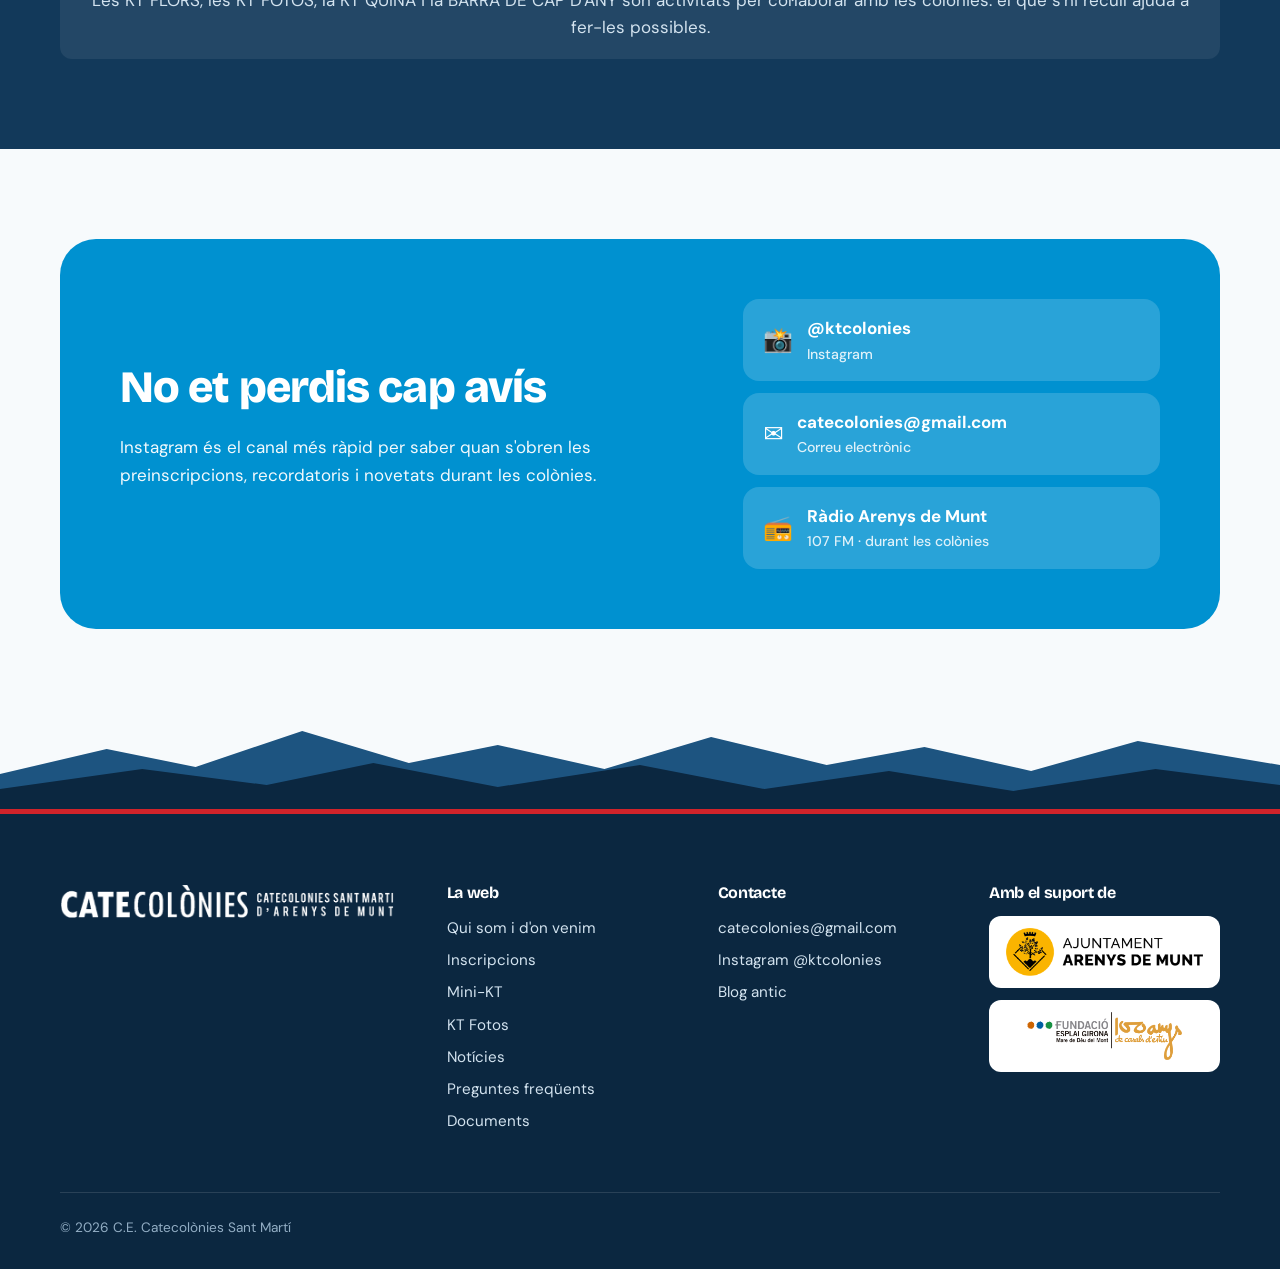
==== commit 09e5b3c4: "Força la recàrrega del CSS (v=4) perquè es vegin els canvis Co-Authored-By: Claude Opus 5.5 <noreply" ====
--- a/index.html
+++ b/index.html
@@ -8,7 +8,7 @@
   <link rel="preconnect" href="https://fonts.googleapis.com">
   <link rel="preconnect" href="https://fonts.gstatic.com" crossorigin>
   <link href="https://fonts.googleapis.com/css2?family=Bricolage+Grotesque:opsz,wght@12..96,600;12..96,800&family=DM+Sans:wght@400;500;700&display=swap" rel="stylesheet">
-  <link rel="stylesheet" href="css/estil.css?v=2">
+  <link rel="stylesheet" href="css/estil.css?v=4">
 </head>
 <body>
 
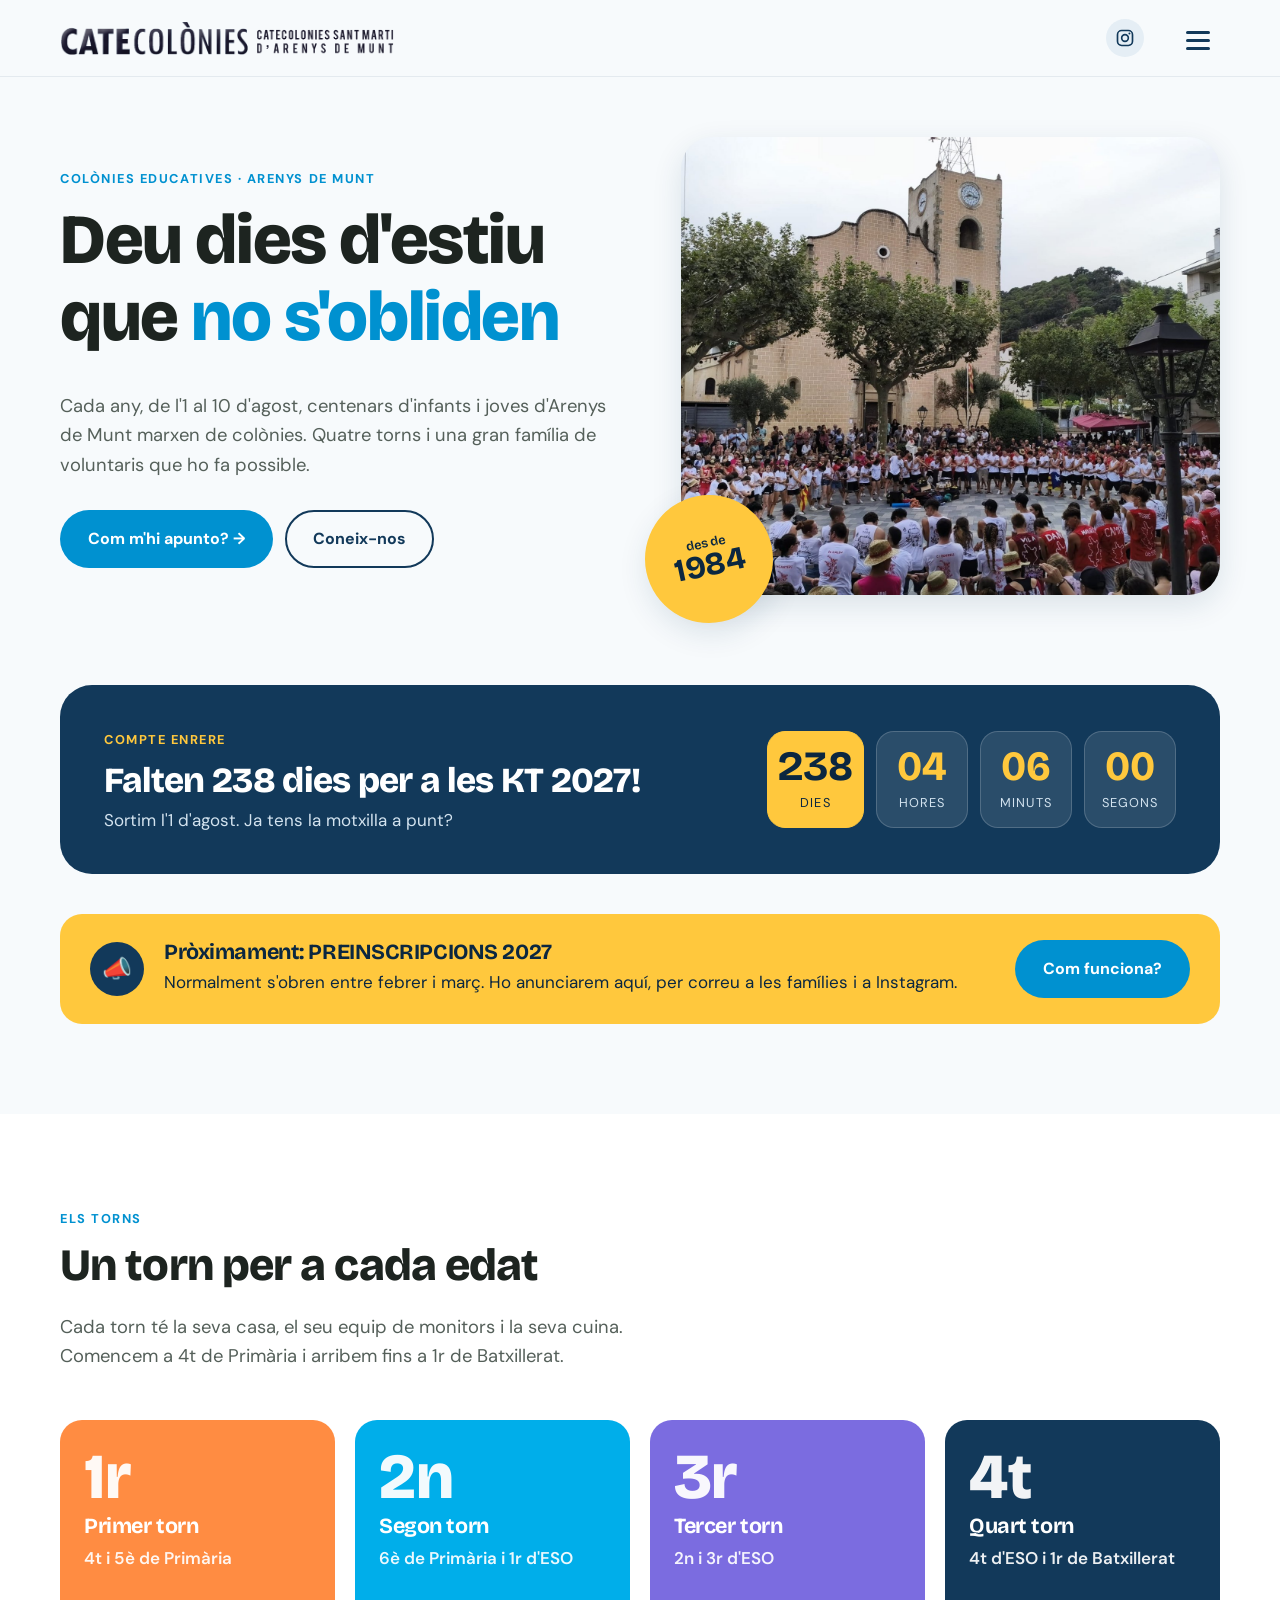
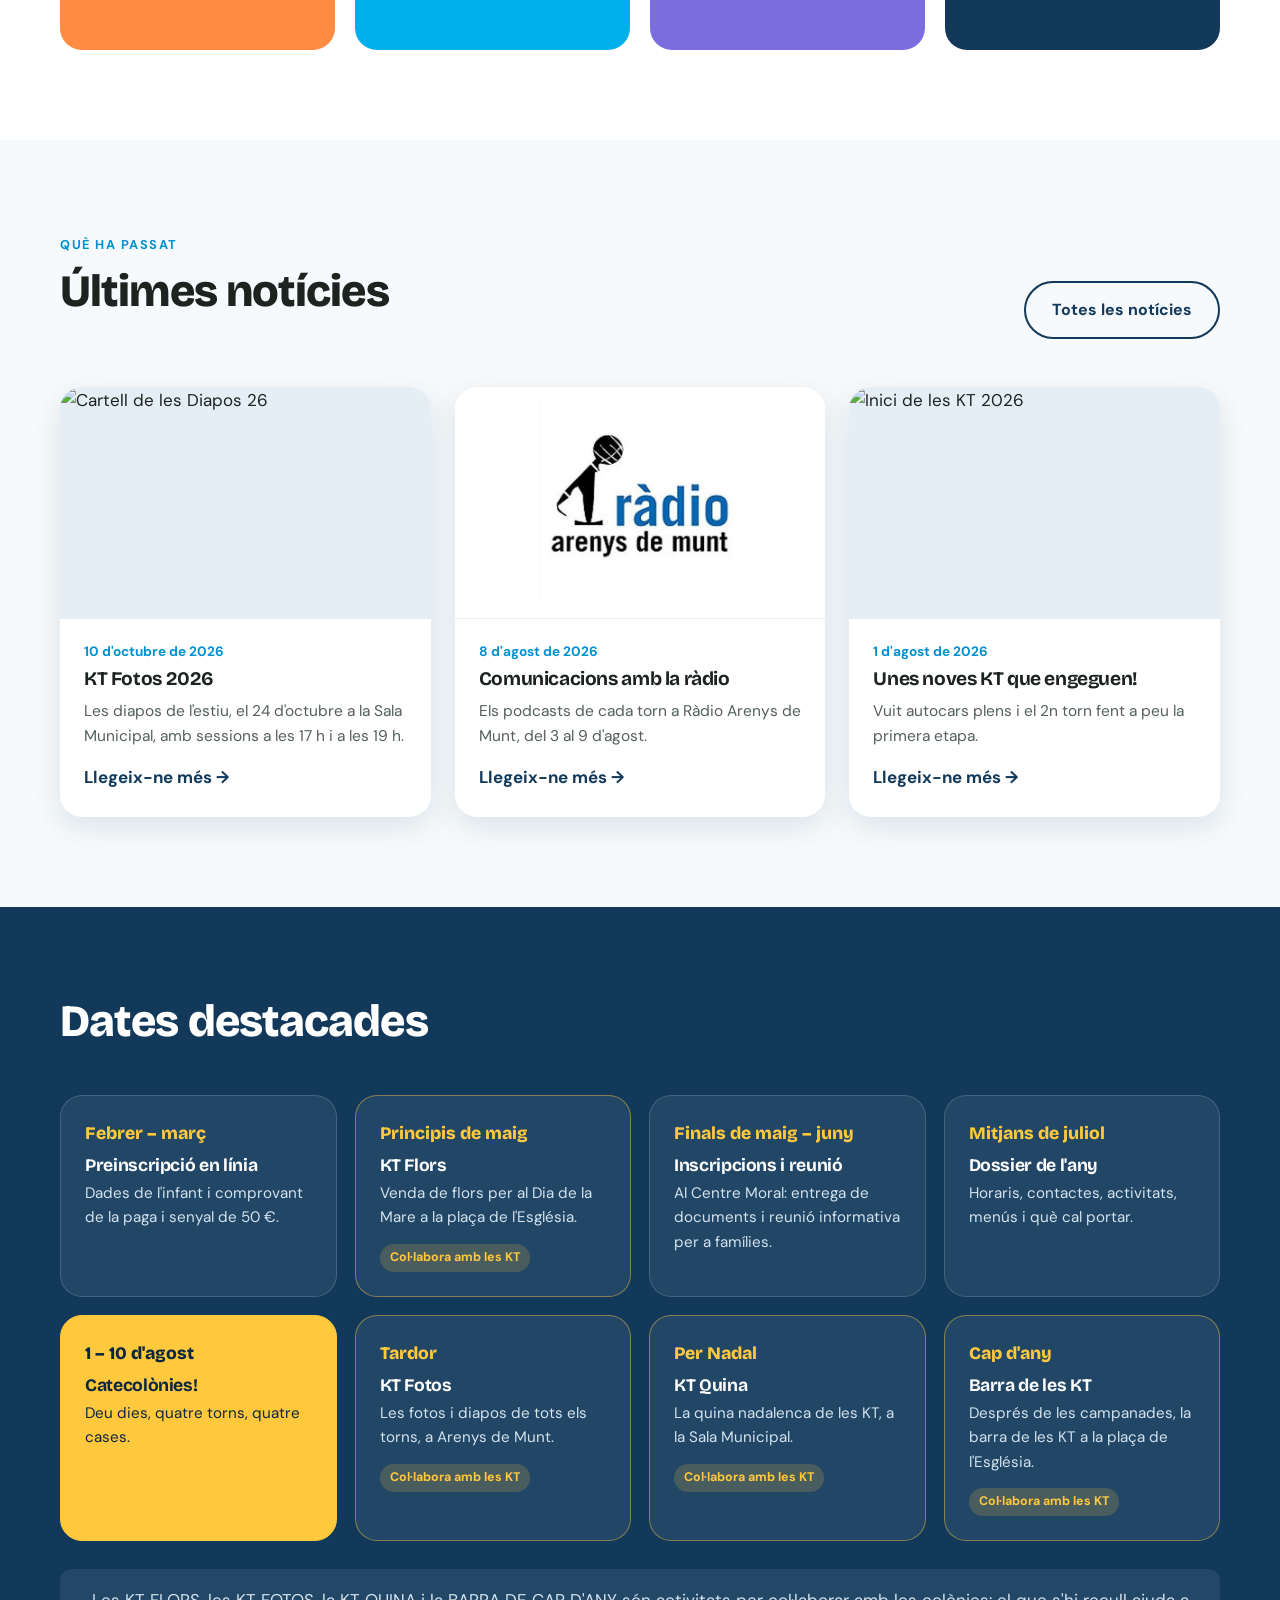
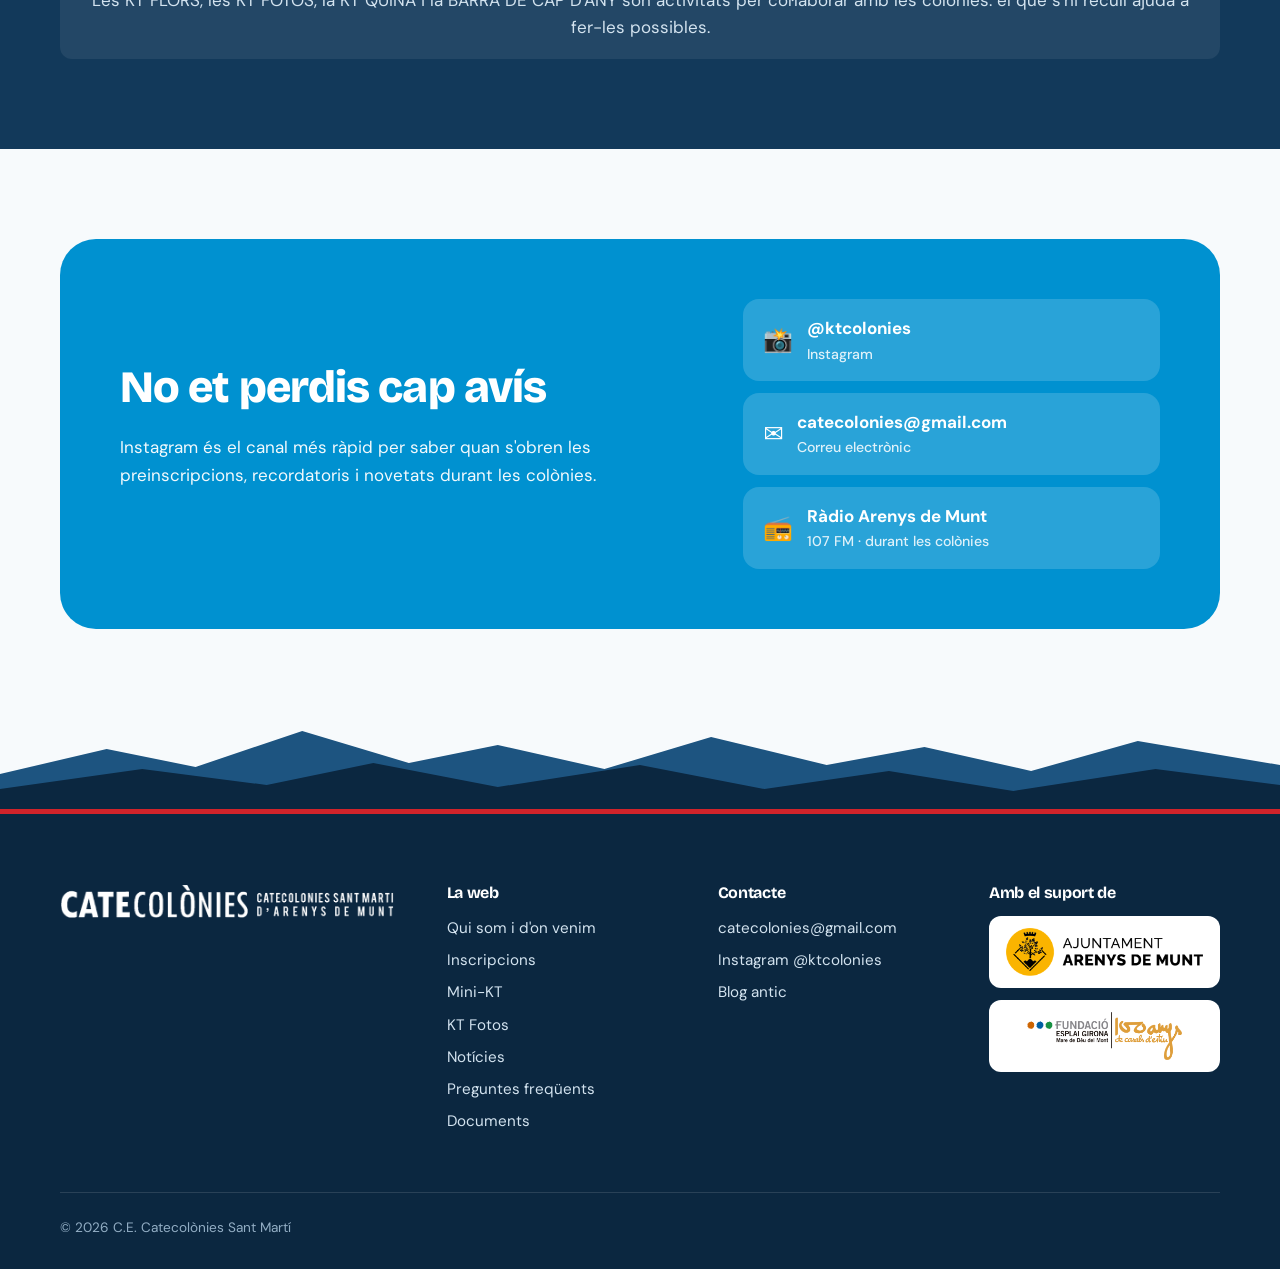
==== commit ee631a3f: "Notícies: logo quadrat de Ràdio Arenys de Munt Co-Authored-By: Claude Opus 5.5 <noreply@anthropic.co" ====
--- a/index.html
+++ b/index.html
@@ -8,7 +8,7 @@
   <link rel="preconnect" href="https://fonts.googleapis.com">
   <link rel="preconnect" href="https://fonts.gstatic.com" crossorigin>
   <link href="https://fonts.googleapis.com/css2?family=Bricolage+Grotesque:opsz,wght@12..96,600;12..96,800&family=DM+Sans:wght@400;500;700&display=swap" rel="stylesheet">
-  <link rel="stylesheet" href="css/estil.css?v=4">
+  <link rel="stylesheet" href="css/estil.css?v=5">
 </head>
 <body>
 
@@ -140,7 +140,7 @@
             </div>
           </article>
           <article class="targeta">
-            <img class="targeta__imatge targeta__imatge--logo" src="img/logo-radio-arenys.png" alt="Logo de Ràdio Arenys de Munt">
+            <img class="targeta__imatge targeta__imatge--logo" src="img/logo-radio-arenys-quadrat.png" alt="Logo de Ràdio Arenys de Munt">
             <div class="targeta__cos">
               <div class="targeta__data">8 d'agost de 2026</div>
               <h3>Comunicacions amb la ràdio</h3>
--- a/css/estil.css
+++ b/css/estil.css
@@ -333,9 +333,9 @@
   color: var(--blanc);
 }
 /* Logos amples (p. ex. Ràdio Arenys): es veuen sencers sobre fons blanc */
-.targeta__imatge--logo { object-fit: contain; background: var(--blanc); padding: 8% 10%; border-bottom: 1px solid var(--crema-2); }
-.lector__portada:has(img[src$="logo-radio-arenys.png"]) { background: var(--blanc); }
-.lector__portada img[src$="logo-radio-arenys.png"] { padding: 40px 8%; }
+.targeta__imatge--logo { object-fit: contain; background: var(--blanc); padding: 4%; border-bottom: 1px solid var(--crema-2); }
+.lector__portada:has(img[src*="logo-radio-arenys"]) { background: var(--blanc); }
+.lector__portada img[src*="logo-radio-arenys"] { padding: 40px 8%; }
 .targeta__cos { padding: 22px 24px 26px; display: flex; flex-direction: column; flex: 1; }
 .targeta__data { font-size: 0.85rem; font-weight: 700; color: var(--accent); margin-bottom: 6px; }
 .targeta h3 { font-size: 1.2rem; }
